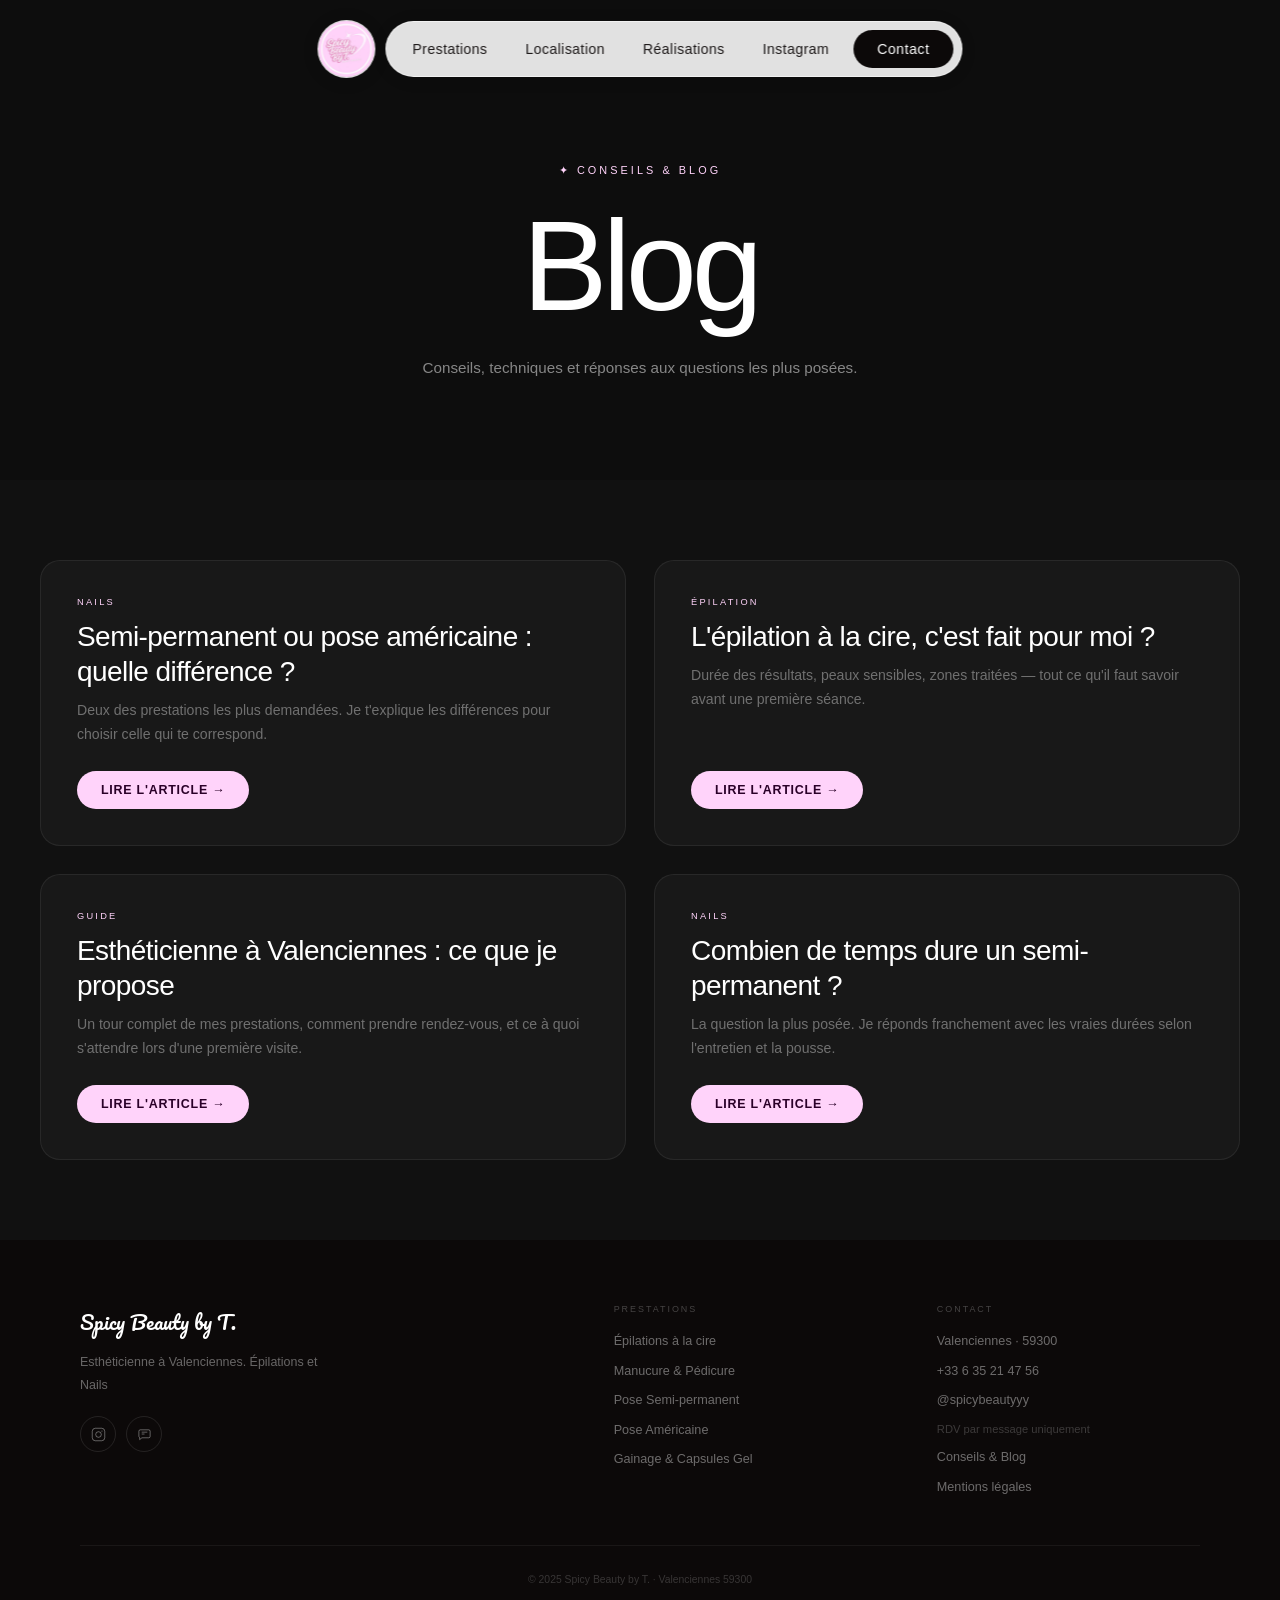
==== blog.html @ 403de38b "Update blog.html" ====
<!DOCTYPE html>
<html lang="fr">
<head>
  <meta charset="UTF-8">
  <link rel="icon" type="image/jpeg" href="images/logo-spicy-beauty-by-t.jpg">
  <link rel="apple-touch-icon" href="images/logo-spicy-beauty-by-t.jpg">
  <meta name="viewport" content="width=device-width, initial-scale=1.0, maximum-scale=1.0, user-scalable=no">
  <title>Blog | Conseils Esthéticienne Valenciennes | Spicy Beauty by T.</title>
  <meta name="description" content="Conseils beauté, épilation, nails et soins par Spicy Beauty by T., esthéticienne à Valenciennes (59300). Articles courts, pratiques et honnêtes.">
  <link rel="canonical" href="https://www.spicybeautybyt.com/blog.html">

  <!-- SEO Local -->
  <script type="application/ld+json">
  {
    "@context": "https://schema.org",
    "@type": "BeautySalon",
    "name": "Spicy Beauty by T.",
    "address": {
      "@type": "PostalAddress",
      "addressLocality": "Valenciennes",
      "postalCode": "59300",
      "addressCountry": "FR"
    },
    "telephone": "+33635214756",
    "url": "https://www.spicybeautybyt.com",
    "sameAs": ["https://www.instagram.com/spicybeautyyy/"]
  }
  </script>

  <!-- Fonts -->
  <link rel="preconnect" href="https://fonts.googleapis.com">
  <link rel="preconnect" href="https://fonts.gstatic.com" crossorigin>
  <link href="https://fonts.googleapis.com/css2?family=Pacifico&display=swap" rel="stylesheet">

  <!-- Styles -->
  <link rel="stylesheet" href="style.css">

  <style>
    .nav-pill-cta { background: var(--noir) !important; color: var(--blanc) !important; }

    /* ─── BLOG LISTING ─── */
    .blog-hero {
      background: #0D0D0D;
      padding: 160px 24px 100px;
      text-align: center;
      color: #fff;
    }
    .blog-hero-eyebrow {
      display: inline-block;
      font-size: .68rem;
      letter-spacing: .28em;
      text-transform: uppercase;
      color: var(--rose);
      margin-bottom: 28px;
    }
    .blog-hero-title {
      font-family: var(--hv);
      font-size: clamp(3.2rem, 10vw, 8rem);
      font-weight: 200;
      letter-spacing: -.04em;
      line-height: .95;
      color: #fff;
      margin: 0 0 28px;
    }
    .blog-hero-sub {
      font-size: .95rem;
      font-weight: 300;
      color: rgba(255,255,255,.5);
      max-width: 520px;
      margin: 0 auto;
      line-height: 1.7;
    }

    .blog-listing {
      background: #111;
      padding: 80px 24px;
    }
    .blog-grid {
      max-width: 1200px;
      margin: 0 auto;
      display: grid;
      grid-template-columns: repeat(2, 1fr);
      gap: 28px;
    }
    .blog-card {
      background: rgba(255,255,255,0.03);
      border: 1px solid rgba(255,255,255,0.07);
      border-radius: 20px;
      padding: 36px;
      display: flex;
      flex-direction: column;
      transition: background .3s ease, border-color .3s ease, transform .3s ease;
    }
    .blog-card:hover {
      background: rgba(255,255,255,0.05);
      border-color: rgba(255,211,250,0.18);
      transform: translateY(-2px);
    }
    .blog-card-tag {
      font-size: .58rem;
      letter-spacing: .24em;
      text-transform: uppercase;
      color: var(--rose);
      font-weight: 500;
    }
    .blog-card-title {
      font-family: var(--hv);
      font-size: clamp(1.3rem, 2.5vw, 1.75rem);
      font-weight: 300;
      color: #fff;
      letter-spacing: -.02em;
      line-height: 1.25;
      margin: 12px 0 0;
    }
    .blog-card-desc {
      font-size: .88rem;
      font-weight: 300;
      color: rgba(255,255,255,0.38);
      line-height: 1.7;
      margin: 10px 0 0;
      flex-grow: 1;
    }
    .blog-card-cta {
      align-self: flex-start;
      background: var(--rose);
      color: #2a0028;
      font-family: var(--hv);
      font-weight: 700;
      font-size: .78rem;
      letter-spacing: .06em;
      text-transform: uppercase;
      padding: 12px 24px;
      border-radius: 999px;
      text-decoration: none;
      margin-top: 24px;
      transition: background .25s ease, transform .25s ease;
    }
    .blog-card-cta:hover {
      background: var(--rose-pale);
      transform: translateY(-1px);
    }

    @media (max-width: 768px) {
      .blog-hero { padding: 130px 20px 70px; }
      .blog-listing { padding: 50px 18px; }
      .blog-grid { grid-template-columns: 1fr; gap: 18px; }
      .blog-card { padding: 28px; }
    }
  </style>
</head>
<body>

<!-- NAV -->
<div class="nav-wrap">
  <a href="index.html" class="nav-logo-btn" aria-label="Spicy Beauty by T.">
    <img src="images/logo-spicy-beauty-by-t.jpg" alt="Logo">
  </a>
  <nav class="nav-pill" id="navPill">
    <a href="index.html#services">Prestations</a>
    <a href="index.html#localisation">Localisation</a>
    <a href="index.html#galerie">Réalisations</a>
    <a href="https://www.instagram.com/spicybeautyyy/" target="_blank" rel="noopener">Instagram</a>
    <button class="nav-pill-cta" onclick="openPopup()">Contact</button>
  </nav>
  <button class="hamburger" id="hbg" aria-label="Menu">
    <span></span><span></span><span></span>
  </button>
</div>

<nav class="drawer" id="drawer" aria-hidden="true">
  <a href="index.html#services">Prestations</a>
  <a href="index.html#localisation">Localisation</a>
  <a href="index.html#galerie">Réalisations</a>
  <a href="https://www.instagram.com/spicybeautyyy/" target="_blank" rel="noopener">Instagram</a>
  <a href="sms:+33635214756">Contact</a>
</nav>


<!-- HERO BLOG -->
<section class="blog-hero">
  <span class="blog-hero-eyebrow">✦ Conseils & Blog</span>
  <h1 class="blog-hero-title">Blog</h1>
  <p class="blog-hero-sub">Conseils, techniques et réponses aux questions les plus posées.</p>
</section>


<!-- LISTING ARTICLES -->
<section class="blog-listing">
  <div class="blog-grid">

    <article class="blog-card">
      <span class="blog-card-tag">Nails</span>
      <h2 class="blog-card-title">Semi-permanent ou pose américaine : quelle différence ?</h2>
      <p class="blog-card-desc">Deux des prestations les plus demandées. Je t'explique les différences pour choisir celle qui te correspond.</p>
      <a href="blog/semi-permanent-vs-pose-americaine.html" class="blog-card-cta">Lire l'article →</a>
    </article>

    <article class="blog-card">
      <span class="blog-card-tag">Épilation</span>
      <h2 class="blog-card-title">L'épilation à la cire, c'est fait pour moi ?</h2>
      <p class="blog-card-desc">Durée des résultats, peaux sensibles, zones traitées — tout ce qu'il faut savoir avant une première séance.</p>
      <a href="blog/epilaton-cire-est-ce-pour-moi.html" class="blog-card-cta">Lire l'article →</a>
    </article>

    <article class="blog-card">
      <span class="blog-card-tag">Guide</span>
      <h2 class="blog-card-title">Esthéticienne à Valenciennes : ce que je propose</h2>
      <p class="blog-card-desc">Un tour complet de mes prestations, comment prendre rendez-vous, et ce à quoi s'attendre lors d'une première visite.</p>
      <a href="blog/estheticienne-valenciennes-mes-prestations.html" class="blog-card-cta">Lire l'article →</a>
    </article>

    <article class="blog-card">
      <span class="blog-card-tag">Nails</span>
      <h2 class="blog-card-title">Combien de temps dure un semi-permanent ?</h2>
      <p class="blog-card-desc">La question la plus posée. Je réponds franchement avec les vraies durées selon l'entretien et la pousse.</p>
      <a href="blog/combien-de-temps-dure-un-semi-permanent.html" class="blog-card-cta">Lire l'article →</a>
    </article>

  </div>
</section>


<!-- FOOTER -->
<footer class="footer">
  <div class="footer-grid">
    <div>
      <div class="f-name">Spicy Beauty by T.</div>
      <p class="f-desc">Esthéticienne à Valenciennes. Épilations et Nails</p>
      <div class="fsocs">
        <a href="https://www.instagram.com/spicybeautyyy/" target="_blank" rel="noopener" class="fsoc" aria-label="Instagram">
          <svg viewBox="0 0 24 24" fill="none" stroke="currentColor" stroke-width="1.5">
            <rect x="2" y="2" width="20" height="20" rx="5"/>
            <circle cx="12" cy="12" r="4.5"/>
            <circle cx="17.5" cy="6.5" r="1" fill="currentColor" stroke="none"/>
          </svg>
        </a>
        <a href="sms:+33635214756" class="fsoc" aria-label="SMS">
          <svg viewBox="0 0 24 24" fill="none" stroke="currentColor" stroke-width="1.5">
            <path d="M7.5 8.25h9m-9 3H12m-9 3.75v-8.25A2.25 2.25 0 015.25 4.5h13.5A2.25 2.25 0 0121 6.75v8.25a2.25 2.25 0 01-2.25 2.25H7.907l-3.657 2.923V17.25z"/>
          </svg>
        </a>
      </div>
    </div>

    <div class="f-col">
      <div class="f-col-title">Prestations</div>
      <ul>
        <li>Épilations à la cire</li>
        <li>Manucure & Pédicure</li>
        <li>Pose Semi-permanent</li>
        <li>Pose Américaine</li>
        <li>Gainage & Capsules Gel</li>
      </ul>
    </div>

    <div class="f-col">
      <div class="f-col-title">Contact</div>
      <ul>
        <li>Valenciennes · 59300</li>
        <li><a href="sms:+33635214756">+33 6 35 21 47 56</a></li>
        <li><a href="https://www.instagram.com/spicybeautyyy/" target="_blank" rel="noopener">@spicybeautyyy</a></li>
        <li style="font-size:.7rem;color:rgba(255,255,255,.2)">RDV par message uniquement</li>
        <li><a href="blog.html">Conseils & Blog</a></li>
        <li><a href="/mentions-legales">Mentions légales</a></li>
      </ul>
    </div>
  </div>

  <div class="f-bottom">
    © 2025 Spicy Beauty by T. · Valenciennes 59300
  </div>
</footer>

<!-- POPUP CONTACT -->
<div class="overlay" id="overlay" onclick="outClick(event)" role="dialog" aria-modal="true">
  <div class="popup">
    <button class="popup-x" onclick="closePopup()" aria-label="Fermer">×</button>
    <p class="popup-tag">✦ Spicy Beauty by T.</p>
    <h2 class="popup-titre">Prendre contact</h2>
    <p class="popup-note">
      Prise de rendez-vous <strong>uniquement par message</strong> —
      SMS ou Instagram. Pas d'appel téléphonique.
    </p>
    <a href="tel:+33635214756" class="popup-tel">+33 6 35 21 47 56</a>
    <div class="popup-sep"><span>Prendre rendez-vous</span></div>
    <div class="popup-rdv">
      <a href="sms:+33635214756" class="popup-btn">
        <svg viewBox="0 0 24 24" fill="none" stroke="currentColor" stroke-width="1.5">
          <path d="M7.5 8.25h9m-9 3H12m-9 3.75v-8.25A2.25 2.25 0 015.25 4.5h13.5A2.25 2.25 0 0121 6.75v8.25a2.25 2.25 0 01-2.25 2.25H7.907l-3.657 2.923V17.25z"/>
        </svg>
        Envoyer un SMS
      </a>
      <a href="https://www.instagram.com/spicybeautyyy/" target="_blank" rel="noopener" class="popup-btn">
        <svg viewBox="0 0 24 24" fill="none" stroke="currentColor" stroke-width="1.5">
          <rect x="2" y="2" width="20" height="20" rx="5"/>
          <circle cx="12" cy="12" r="4.5"/>
          <circle cx="17.5" cy="6.5" r="1" fill="currentColor" stroke="none"/>
        </svg>
        Message Instagram · @spicybeautyyy
      </a>
    </div>
  </div>
</div>

<script src="script.js"></script>
</body>
</html>
---- style.css ----
/* ═══════════════════════════════════════════
   SPICY BEAUTY BY T. — style.css
═══════════════════════════════════════════ */

/* ── TOKENS ── */
:root {
  --hv:         'Helvetica Neue', Helvetica, Arial, sans-serif;
  --sc:         'Pacifico', cursive;
  --rose:       #ffd3fa;
  --rose-pale:  #ffe8fd;
  --rose-ultra: #fff5fe;
  --rose-dark:  #cc90c6;
  --noir:       #0C0909;
  --g900:       #1E1A1A;
  --g600:       #7A7070;
  --g200:       #E8E3DF;
  --g100:       #F2EFEC;
  --creme:      #F9F7F4;
  --blanc:      #FFFFFF;
}

/* ── RESET ── */
*, *::before, *::after { box-sizing: border-box; margin: 0; padding: 0; }
html  { scroll-behavior: smooth; overflow-x: hidden; }
body  {
  font-family: var(--hv);
  background: var(--blanc);
  color: var(--noir);
  overflow-x: hidden;
  -webkit-font-smoothing: antialiased;
}
img   { display: block; max-width: 100%; }
a     { text-decoration: none; color: inherit; }
button { background: none; border: none; cursor: pointer; font: inherit; }


/* ═══════════════════════════════════════════
   NAV PILL
═══════════════════════════════════════════ */
.nav-wrap {
  position: fixed;
  top: 20px; left: 50%; transform: translateX(-50%);
  z-index: 600;
  display: flex; align-items: center; gap: 10px;
  white-space: nowrap;
}

.nav-logo-btn {
  width: 58px; height: 58px; border-radius: 50%;
  overflow: hidden;
  background: rgba(255,255,255,.75);
  backdrop-filter: blur(20px);
  border: 1px solid rgba(255,255,255,.45);
  box-shadow: 0 2px 18px rgba(0,0,0,.1);
  flex-shrink: 0;
  transition: box-shadow .3s;
}
.nav-logo-btn:hover { box-shadow: 0 4px 24px rgba(200,112,154,.25); }
.nav-logo-btn img { width: 100%; height: 100%; object-fit: cover; }

.nav-pill {
  display: flex; align-items: center; gap: 2px;
  background: rgba(255,255,255,.88);
  backdrop-filter: blur(24px);
  border: 1px solid rgba(255,255,255,.55);
  border-radius: 999px;
  padding: 8px;
  box-shadow: 0 2px 18px rgba(0,0,0,.08);
  transition: box-shadow .3s;
}
.nav-pill.scrolled { box-shadow: 0 6px 32px rgba(0,0,0,.13); }

.nav-pill a {
  display: block; padding: 10px 18px;
  font-family: var(--hv); font-size: .88rem; font-weight: 400;
  letter-spacing: .03em; color: var(--g900); border-radius: 999px;
  transition: background .2s, color .2s;
}
.nav-pill a:hover { background: rgba(255,211,250,.18); color: #9a5596; }

.nav-pill-cta {
  margin-left: 4px; padding: 11px 24px;
  background: var(--noir); color: var(--blanc);
  border-radius: 999px; font-family: var(--hv);
  font-size: .88rem; font-weight: 500; letter-spacing: .04em;
  transition: background .25s;
}
.nav-pill-cta:hover { background: #9a5596; }

/* Hamburger */
.hamburger {
  display: none; flex-direction: column; gap: 6px;
  width: 58px; height: 58px; border-radius: 50%;
  background: rgba(255,255,255,.88); backdrop-filter: blur(20px);
  border: 1px solid rgba(255,255,255,.5);
  box-shadow: 0 2px 18px rgba(0,0,0,.1);
  align-items: center; justify-content: center;
}
.hamburger span { width: 18px; height: 1.5px; background: var(--noir); display: block; transition: all .3s; }

.drawer {
  display: none; position: fixed; inset: 0;
  background: var(--blanc); z-index: 590;
  flex-direction: column; align-items: center; justify-content: center; gap: 28px;
}
.drawer.open { display: flex; }
.drawer a, .drawer button {
  font-family: var(--hv); font-size: 2rem; font-weight: 300;
  color: var(--noir); letter-spacing: -.02em;
}
.drawer a:hover, .drawer button:hover { color: var(--rose-dark); }


/* ═══════════════════════════════════════════
   POPUP CONTACT
═══════════════════════════════════════════ */
.overlay {
  display: none; position: fixed; inset: 0;
  background: rgba(12,9,9,.5); backdrop-filter: blur(10px);
  z-index: 900; align-items: center; justify-content: center;
}
.overlay.active { display: flex; }

.popup {
  background: var(--blanc); width: calc(100% - 32px); max-width: 420px;
  padding: 52px 44px 44px; border-radius: 24px; text-align: center;
  position: relative; animation: popIn .38s cubic-bezier(.22,.68,0,1.38);
}
@keyframes popIn {
  from { opacity: 0; transform: scale(.93) translateY(18px); }
  to   { opacity: 1; transform: scale(1)   translateY(0); }
}
.popup-x { position: absolute; top: 16px; right: 18px; font-size: 1.3rem; color: var(--g600); padding: 4px 8px; transition: color .2s; }
.popup-x:hover { color: var(--noir); }
.popup-tag { font-size: .58rem; letter-spacing: .24em; text-transform: uppercase; color: var(--rose); margin-bottom: 10px; }
.popup-titre { font-size: 1.85rem; font-weight: 300; letter-spacing: -.02em; color: var(--noir); margin-bottom: 8px; }
.popup-note { font-size: .88rem; color: var(--g600); line-height: 1.75; margin-bottom: 26px; }
.popup-tel {
  display: block; font-size: 1.85rem; font-weight: 600;
  color: var(--noir); letter-spacing: -.01em; margin-bottom: 28px;
  transition: color .2s;
}
.popup-tel:hover { color: #9a5596; }
.popup-sep { display: flex; align-items: center; gap: 12px; margin-bottom: 16px; }
.popup-sep::before, .popup-sep::after { content: ''; flex: 1; height: 1px; background: var(--g200); }
.popup-sep span { font-size: .6rem; letter-spacing: .12em; text-transform: uppercase; color: var(--g600); }
.popup-rdv { display: flex; flex-direction: column; gap: 10px; }
.popup-btn {
  display: flex; align-items: center; justify-content: center; gap: 10px;
  padding: 15px 20px; border-radius: 14px;
  background: var(--rose); color: #2a0028;
  font-size: .82rem; font-weight: 700; letter-spacing: .04em;
  transition: all .2s; border: none;
}
.popup-btn:hover { background: var(--rose-pale); transform: translateY(-1px); }
.popup-btn svg { width: 16px; height: 16px; flex-shrink: 0; }


/* ═══════════════════════════════════════════
   HERO — Tesla / Apple
═══════════════════════════════════════════ */
.hero {
  height: 100vh; min-height: 640px;
  background: #0D0D0D;
  display: flex; flex-direction: column;
  align-items: center; justify-content: center;
  position: relative; overflow: hidden;
  text-align: center;
}

/* Très subtil halo central */
.hero::before {
  content: '';
  position: absolute; inset: 0; pointer-events: none;
  background: radial-gradient(ellipse 60% 50% at 50% 50%, rgba(255,211,250,.03) 0%, transparent 70%);
}

.hero-inner {
  position: relative; z-index: 2;
  display: flex; flex-direction: column;
  align-items: center; gap: 0;
  padding: 0 24px;
}

/* "Valenciennes · 59300" — très petit, en haut */
.hero-location {
  font-family: var(--hv);
  font-size: .62rem; letter-spacing: .35em; text-transform: uppercase;
  color: rgba(255,255,255,.22); font-weight: 400;
  margin-bottom: 32px;
  opacity: 0; animation: hFade .8s .1s ease forwards;
}

/* Titre principal — grand, fin, Helvetica */
.hero-title {
  font-family: var(--hv);
  font-size: clamp(3rem, 13vw, 11.5rem);
  font-weight: 200;
  letter-spacing: -.04em;
  line-height: .92;
  color: #fff;
  margin-bottom: 44px;
  opacity: 0; animation: hSlideUp 1s .25s cubic-bezier(.16,1,.3,1) forwards;
  word-break: break-word;
  width: 100%;
}

/* Services — en ligne horizontale, séparés par des points */
.hero-services {
  list-style: none;
  display: flex; align-items: center; gap: 20px;
  margin-bottom: 56px;
  opacity: 0; animation: hFade .8s .55s ease forwards;
}
.hero-services li {
  font-family: var(--hv);
  font-size: .72rem; letter-spacing: .18em; text-transform: uppercase;
  color: rgba(255,255,255,.35); font-weight: 300;
}
.hero-services li + li::before {
  content: '·';
  margin-right: 20px;
  color: rgba(255,211,250,.3);
}

/* Boutons */
.hero-actions {
  display: flex; gap: 12px; align-items: center;
  opacity: 0; animation: hFade .8s .7s ease forwards;
}
.hero-btn-primary {
  display: inline-flex; align-items: center;
  padding: 15px 32px;
  background: var(--rose); color: #2a0028;
  border-radius: 999px;
  font-family: var(--hv); font-size: .8rem;
  font-weight: 700; letter-spacing: .08em; text-transform: uppercase;
  transition: all .25s;
  box-shadow: 0 0 32px rgba(255,211,250,.12);
}
.hero-btn-primary:hover {
  background: var(--rose-pale); transform: translateY(-2px);
  box-shadow: 0 8px 32px rgba(255,211,250,.2);
}
.hero-btn-secondary {
  display: inline-flex; align-items: center;
  padding: 15px 32px;
  background: transparent;
  color: rgba(255,255,255,.5);
  border: 1px solid rgba(255,255,255,.12);
  border-radius: 999px;
  font-family: var(--hv); font-size: .8rem;
  font-weight: 400; letter-spacing: .08em; text-transform: uppercase;
  cursor: pointer; transition: all .25s;
}
.hero-btn-secondary:hover {
  border-color: rgba(255,211,250,.35);
  color: var(--rose);
}

/* Scroll indicator */
.hero-scroll-indicator {
  position: absolute; bottom: 44px; left: 50%; transform: translateX(-50%);
  opacity: 0; animation: hFade .8s 1.1s ease forwards;
}
.hsi-line {
  width: 1px; height: 48px;
  background: linear-gradient(to bottom, rgba(255,211,250,.4), transparent);
  margin: 0 auto;
  animation: scrollPulse 2.4s 1.1s ease-in-out infinite;
}

@keyframes scrollPulse {
  0%,100% { opacity: .35; transform: scaleY(1) translateY(0); }
  50%     { opacity: .9;  transform: scaleY(1.08) translateY(2px); }
}
@keyframes hFade {
  from { opacity: 0; }
  to   { opacity: 1; }
}
@keyframes hSlideUp {
  from { opacity: 0; transform: translateY(40px); }
  to   { opacity: 1; transform: translateY(0); }
}


/* ═══════════════════════════════════════════
   TARIFS — Tesla / Apple dark redesign
═══════════════════════════════════════════ */
.tarifs-section {
  background: #111;
  position: relative; overflow: hidden;
}

.tarifs-header {
  padding: 120px 80px 70px;
  max-width: 1400px; margin: 0 auto;
  display: flex; align-items: flex-end; justify-content: space-between; gap: 40px;
}
.tarifs-header-left {}
.tarifs-header-label {
  font-size: .6rem; letter-spacing: .28em; text-transform: uppercase;
  color: var(--rose); display: block; margin-bottom: 14px;
}
.tarifs-header-title {
  font-family: var(--hv);
  font-size: clamp(2.4rem, 4vw, 4rem);
  font-weight: 300; letter-spacing: -.04em; line-height: 1.06; color: #fff;
}
.tarifs-header-title em { font-style: italic; color: var(--rose); opacity: .85; }

/* ── Toggle iPhone style — version dark ── */
.category-toggle {
  display: inline-flex;
  background: rgba(255,255,255,.07);
  border: 1px solid rgba(255,255,255,.08);
  border-radius: 999px;
  padding: 5px;
  gap: 2px;
  flex-shrink: 0;
}
.toggle-btn {
  padding: 16px 44px;
  border-radius: 999px;
  font-family: var(--hv); font-size: 1rem; font-weight: 400;
  color: rgba(255,255,255,.35); cursor: pointer; border: none;
  background: transparent;
  transition: all .3s cubic-bezier(.25,.46,.45,.94);
  letter-spacing: -.01em;
}
.toggle-btn.active {
  background: rgba(255,255,255,.12);
  color: #fff;
  font-weight: 600;
  box-shadow: 0 2px 16px rgba(0,0,0,.4);
}

/* ── Panneau de tarifs ── */
.tarif-body {
  max-width: 1400px; margin: 0 auto;
  padding: 0 80px 140px;
  display: grid; grid-template-columns: 1fr 1fr; gap: 80px; align-items: start;
}
.tarif-panel { display: none; }
.tarif-panel.active { display: contents; }

.tarif-info { position: sticky; top: 120px; }
.tarif-num {
  font-size: .6rem; letter-spacing: .28em; text-transform: uppercase;
  color: var(--rose); display: block; margin-bottom: 16px; opacity: .8;
}
.tarif-name {
  font-family: var(--hv);
  font-size: clamp(5rem, 10vw, 10rem);
  font-weight: 300; letter-spacing: -.05em;
  line-height: .9; color: #fff;
  margin-bottom: 28px;
}
.tarif-sub {
  font-size: 1rem; font-weight: 300;
  color: rgba(255,255,255,.38); line-height: 1.8; max-width: 300px;
  margin-bottom: 44px;
}

/* ── CTA rose sur dark ── */
.btn-cta-big {
  display: inline-flex; align-items: center; gap: 10px;
  padding: 20px 44px;
  background: var(--rose);
  color: #2a0028; border-radius: 999px;
  font-family: var(--hv); font-size: 1.05rem; font-weight: 700; letter-spacing: .02em;
  box-shadow: 0 8px 32px rgba(255,211,250,.2);
  transition: all .28s;
}
.btn-cta-big:hover {
  background: var(--rose-pale);
  transform: translateY(-3px);
  box-shadow: 0 16px 44px rgba(255,211,250,.3);
}
.btn-cta-big svg { width: 18px; height: 18px; }

/* Droite : liste des prix */
.tarif-list-wrap { padding-top: 8px; }
.p-list { list-style: none; }
.p-row {
  display: flex; align-items: center;
  padding: 17px 0;
  border-bottom: 1px solid rgba(255,255,255,.06);
  gap: 14px;
  transition: padding-left .2s;
}
.p-row:last-child { border-bottom: none; }
.p-row:hover { padding-left: 8px; }

/* Séparateur catégorie Options */
.p-row-sep {
  border-bottom: none !important;
  padding: 22px 0 10px !important;
  pointer-events: none;
}
.p-row-sep:hover { padding-left: 0 !important; }
.p-cat {
  font-size: .6rem; letter-spacing: .28em; text-transform: uppercase;
  color: var(--rose); font-weight: 500; opacity: .7;
}
.p-name {
  font-family: var(--hv); font-size: 1.05rem; font-weight: 300;
  color: rgba(255,255,255,.72); line-height: 1.45; flex-shrink: 0;
}
.p-dots {
  flex: 1; height: 1px; min-width: 16px;
  background: repeating-linear-gradient(to right, rgba(255,255,255,.1) 0, rgba(255,255,255,.1) 3px, transparent 3px, transparent 8px);
}
.p-price {
  font-family: var(--hv); font-size: 1.18rem; font-weight: 500;
  color: var(--rose); white-space: nowrap; min-width: 36px; text-align: right;
  flex-shrink: 0;
}


/* ═══════════════════════════════════════════
   LOCALISATION — Tesla / Apple redesign
═══════════════════════════════════════════ */
.loc {
  background: #0D0D0D;
  position: relative; overflow: hidden;
}

/* ── Header centré, typo géante ── */
.loc-hero {
  text-align: center;
  padding: 120px 40px 80px;
  max-width: 1100px; margin: 0 auto;
}
.loc-eyebrow {
  font-size: .58rem; letter-spacing: .28em; text-transform: uppercase;
  color: var(--rose); display: block; margin-bottom: 20px;
}
.loc-title-big {
  font-family: var(--hv);
  font-size: clamp(3.2rem, 14vw, 12rem);
  font-weight: 300; letter-spacing: -.05em; line-height: .92;
  color: #fff;
  margin-bottom: 28px;
  text-align: center;
  width: 100%;
  word-break: break-word;
}
.loc-headline {
  font-size: clamp(.82rem, 1.5vw, 1rem);
  font-weight: 300; color: rgba(255,255,255,.35);
  letter-spacing: .02em; line-height: 1.7;
  max-width: 480px; margin: 0 auto;
}

/* ── Apple-style specs bar ── */
.loc-specs {
  display: flex;
  border-top: 1px solid rgba(255,255,255,.07);
  border-bottom: 1px solid rgba(255,255,255,.07);
  max-width: 100%;
}
.loc-spec-item {
  flex: 1;
  padding: 44px 48px;
  border-right: 1px solid rgba(255,255,255,.07);
  display: flex; flex-direction: column; gap: 10px;
  transition: background .3s;
}
.loc-spec-item:last-child { border-right: none; }
.loc-spec-item:hover { background: rgba(255,255,255,.02); }

.ls-label {
  font-size: .6rem; letter-spacing: .24em; text-transform: uppercase;
  color: rgba(255,255,255,.3); font-weight: 400;
}
.ls-value {
  font-size: 1.12rem; font-weight: 300; color: rgba(255,255,255,.85);
  line-height: 1.4;
}
.ls-value a { color: rgba(255,255,255,.85); transition: color .2s; }
.ls-value a:hover { color: var(--rose); }
.ls-value strong { font-weight: 500; color: #fff; }
.ls-sub {
  font-size: .88rem; font-weight: 300;
  color: rgba(255,255,255,.4); line-height: 1.6;
  margin-top: 6px; display: block;
}

/* ── Transports ── */
.loc-transp-bar {
  padding: 40px 80px;
  border-bottom: 1px solid rgba(255,255,255,.07);
  max-width: 100%;
}
.transp-title {
  font-size: .55rem; letter-spacing: .22em; text-transform: uppercase;
  color: rgba(255,255,255,.25); margin-bottom: 18px;
}
.transp-list { display: flex; flex-direction: column; gap: 10px; }
.transp-row {
  display: flex; align-items: flex-start; gap: 12px;
  font-size: .92rem; font-weight: 300;
  color: rgba(255,255,255,.45); line-height: 1.55;
}
.tbadge {
  background: var(--rose); color: #2a0028;
  font-size: .58rem; font-weight: 700; padding: 3px 10px;
  border-radius: 999px; white-space: nowrap; flex-shrink: 0; margin-top: 2px;
}

/* ── CTA bar full-width (Tesla style) ── */
.loc-rdv-bar {
  display: flex; align-items: center; justify-content: space-between;
  padding: 52px 80px;
  background: linear-gradient(135deg, #1a0d12 0%, #0D0D0D 50%, #1a0d12 100%);
  border-top: 1px solid rgba(200,112,154,.15);
  border-bottom: 1px solid rgba(200,112,154,.15);
  gap: 40px;
}
.loc-rdv-bar-text {}
.loc-rdv-bar-title {
  font-size: clamp(1.6rem, 3vw, 2.6rem);
  font-weight: 300; color: #fff; letter-spacing: -.03em;
  line-height: 1.1; margin-bottom: 10px;
}
.loc-rdv-bar-note {
  font-size: .9rem; font-weight: 300;
  color: rgba(255,255,255,.35); line-height: 1.7;
}
.loc-rdv-bar-note strong { color: rgba(255,255,255,.6); font-weight: 400; }

.rdv-btns { display: flex; gap: 12px; flex-shrink: 0; flex-wrap: wrap; }
.rdv-btn {
  display: inline-flex; align-items: center; gap: 9px;
  padding: 18px 34px; border-radius: 999px;
  font-family: var(--hv); font-size: .95rem; font-weight: 500; letter-spacing: .02em;
  transition: all .25s; white-space: nowrap;
}
.rdv-btn svg { width: 16px; height: 16px; flex-shrink: 0; }
.rdv-white {
  background: var(--rose); color: #2a0028;
  box-shadow: 0 4px 24px rgba(255,211,250,.2);
  font-weight: 700;
}
.rdv-white:hover { background: var(--rose-pale); transform: translateY(-2px); }
.rdv-outline {
  border: 1px solid rgba(255,255,255,.2); color: rgba(255,255,255,.75);
  background: transparent;
}
.rdv-outline:hover { border-color: var(--rose-pale); color: var(--rose-pale); transform: translateY(-2px); }

/* ── Carte Leaflet full-bleed ── */
.loc-map { height: 520px; position: relative; }
#leaflet-map { width: 100%; height: 100%; }
.leaflet-control-attribution { display: none !important; }
.leaflet-control-zoom { display: none !important; }

.map-tag {
  position: absolute; bottom: 32px; left: 48px;
  background: rgba(13,13,13,.9);
  backdrop-filter: blur(20px);
  padding: 18px 24px; border-radius: 16px;
  border: 1px solid rgba(255,255,255,.08);
  z-index: 1000;
}
.map-tag-name { font-size: 1rem; font-weight: 500; color: #fff; margin-bottom: 4px; }
.map-tag-addr { font-size: .74rem; font-weight: 300; color: rgba(255,255,255,.4); line-height: 1.5; }



/* ═══════════════════════════════════════════
   GALERIE — Tesla / Apple dark redesign
═══════════════════════════════════════════ */
.galerie {
  background: #0D0D0D;
  padding: 0 0 120px;
  position: relative;
}

.gal-header {
  text-align: center;
  padding: 120px 40px 80px;
  max-width: 900px; margin: 0 auto;
}
.gal-eyebrow {
  font-size: .6rem; letter-spacing: .28em; text-transform: uppercase;
  color: var(--rose); display: block; margin-bottom: 22px; opacity: .8;
}
.gal-title {
  font-family: var(--hv);
  font-size: clamp(5rem, 12vw, 10rem);
  font-weight: 300; letter-spacing: -.05em; line-height: .9;
  color: #fff;
  margin-bottom: 28px;
}
.gal-title em { font-style: italic; color: var(--rose); opacity: .85; }
.gal-sub {
  font-size: 1rem; font-weight: 300;
  color: rgba(255,255,255,.3); line-height: 1.7;
}

.gal-grid {
  display: grid;
  grid-template-columns: 2.5fr 1fr 1fr;
  grid-template-rows: 360px 360px;
  gap: 4px;
  max-width: 100%;
}

/* Placement explicite 4 photos */
.gal-item:nth-child(1) { grid-column: 1;   grid-row: 1 / 3; } /* grande gauche */
.gal-item:nth-child(2) { grid-column: 2;   grid-row: 1; }
.gal-item:nth-child(3) { grid-column: 3;   grid-row: 1; }
.gal-item:nth-child(4) { grid-column: 2/4; grid-row: 2; }     /* large bas droite */

.gal-item {
  overflow: hidden; position: relative;
  background: #1a1a1a;
}
.gal-item img {
  width: 100%; height: 100%; object-fit: cover;
  transition: transform .7s cubic-bezier(.25,.46,.45,.94);
  filter: saturate(.9) brightness(.92);
  display: block;
}
.gal-item:hover img { transform: scale(1.06); filter: saturate(1.1) brightness(1); }
.gal-ov {
  position: absolute; inset: 0;
  background: linear-gradient(to top, rgba(13,13,13,.4), transparent 60%);
  opacity: .5; transition: opacity .35s;
  pointer-events: none;
}
.gal-item:nth-child(1) img { object-position: center center; }
.gal-item:nth-child(2) img,
.gal-item:nth-child(3) img,
.gal-item:nth-child(4) img { object-position: center bottom; }
.gal-ph {
  width: 100%; height: 100%;
  display: flex; flex-direction: column;
  align-items: center; justify-content: center; gap: 10px;
  border: 1px dashed rgba(255,211,250,.15);
}
.gal-ph span { font-size: .65rem; letter-spacing: .16em; text-transform: uppercase; color: var(--rose); opacity: .3; }
.gal-note {
  text-align: center; margin-top: 28px; padding: 0 24px;
  font-size: .76rem; font-weight: 300; color: rgba(255,255,255,.2); line-height: 1.7;
}
.gal-note code { background: rgba(255,211,250,.08); color: var(--rose); padding: 2px 7px; border-radius: 6px; font-size: .68rem; }


/* ═══════════════════════════════════════════
   SEO
═══════════════════════════════════════════ */
.seo { padding: 60px 48px; background: #0D0D0D; border-top: 1px solid rgba(255,255,255,.05); }
.seo-inner { max-width: 960px; margin: 0 auto; text-align: center; }
.seo-lbl { font-size: .55rem; letter-spacing: .22em; text-transform: uppercase; color: rgba(255,255,255,.15); margin-bottom: 16px; }
.seo-tags { display: flex; flex-wrap: wrap; justify-content: center; gap: 5px 10px; opacity: .15; }
.stag { font-size: .7rem; font-weight: 300; color: rgba(255,255,255,.6); }
.sdot { color: var(--rose); }
.seo-p { margin-top: 18px; font-size: .73rem; font-weight: 300; color: rgba(255,255,255,.2); line-height: 2; opacity: .5; max-width: 800px; margin-left: auto; margin-right: auto; }


/* ═══════════════════════════════════════════
   FOOTER
═══════════════════════════════════════════ */
.footer { background: var(--noir); padding: 64px 80px 32px; }
.footer-grid {
  max-width: 1280px; margin: 0 auto;
  display: grid; grid-template-columns: 1.8fr 1fr 1fr; gap: 60px;
  padding-bottom: 48px; border-bottom: 1px solid rgba(255,255,255,.06); margin-bottom: 28px;
}
.f-name { font-family: var(--sc); font-size: 1.25rem; color: var(--blanc); margin-bottom: 12px; }
.f-desc { font-size: .78rem; font-weight: 300; color: rgba(255,255,255,.38); line-height: 1.8; max-width: 250px; margin-bottom: 20px; }
.fsocs { display: flex; gap: 10px; }
.fsoc {
  width: 36px; height: 36px; border-radius: 50%;
  border: 1px solid rgba(255,255,255,.1);
  display: flex; align-items: center; justify-content: center;
  color: rgba(255,255,255,.38); transition: all .22s;
}
.fsoc:hover { border-color: var(--rose); color: var(--rose-pale); background: rgba(200,112,154,.1); }
.fsoc svg { width: 15px; height: 15px; }
.f-col-title { font-size: .56rem; letter-spacing: .22em; text-transform: uppercase; color: rgba(255,255,255,.24); margin-bottom: 18px; }
.f-col ul { list-style: none; display: flex; flex-direction: column; gap: 10px; }
.f-col ul li { font-size: .79rem; font-weight: 300; color: rgba(255,255,255,.4); line-height: 1.55; }
.f-col ul li a:hover { color: var(--rose-pale); }
.f-bottom { text-align: center; font-size: .65rem; font-weight: 300; color: rgba(255,255,255,.18); }


/* ═══════════════════════════════════════════
   ANIMATIONS GLOBALES
═══════════════════════════════════════════ */
.anim-up    { opacity: 0; transform: translateY(32px); transition: opacity .85s ease, transform .85s ease; }
.anim-left  { opacity: 0; transform: translateX(-28px); transition: opacity .85s ease, transform .85s ease; }
.anim-right { opacity: 0; transform: translateX(28px);  transition: opacity .85s ease, transform .85s ease; }
.anim-scale { opacity: 0; transform: scale(.95);         transition: opacity .8s ease,  transform .8s ease; }

.anim-up.vis, .anim-left.vis, .anim-right.vis, .anim-scale.vis {
  opacity: 1; transform: none;
}
.d1 { transition-delay: .1s; }
.d2 { transition-delay: .2s; }
.d3 { transition-delay: .3s; }
.d4 { transition-delay: .4s; }
.d5 { transition-delay: .5s; }


/* ═══════════════════════════════════════════
   RESPONSIVE
═══════════════════════════════════════════ */
@media (max-width: 1024px) {
  .tarifs-header { padding: 80px 40px 50px; }
  .tarif-body    { padding: 0 40px 90px; gap: 48px; }
  .loc-specs     { flex-wrap: wrap; }
  .loc-spec-item { flex: 1 1 calc(50% - 1px); min-width: 220px; padding: 36px 40px; }
  .loc-rdv-bar   { padding: 44px 40px; }
  .loc-transp-bar { padding: 40px 40px; }
  .map-tag       { left: 32px; }
  .footer        { padding: 56px 40px 28px; }
}

@media (max-width: 860px) {
  /* Nav */
  .nav-pill { display: none; }
  .hamburger { display: flex; }

  /* Fix prix masqués sur mobile : nom sur une ligne, prix toujours visible */
  .p-row { flex-wrap: wrap; align-items: flex-start; gap: 2px 0; padding: 14px 0; }
  .p-name { flex: 1 1 75%; font-size: .9rem; white-space: normal; }
  .p-dots { display: none; }
  .p-price { font-size: 1rem; flex-shrink: 0; padding-left: 8px; }

  /* Tarifs */
  .tarifs-header { flex-direction: column; align-items: flex-start; padding: 60px 24px 40px; }
  .tarif-body { grid-template-columns: 1fr; padding: 0 24px 72px; gap: 0; }
  .tarif-info { position: relative; top: auto; margin-bottom: 40px; }
  .tarif-name { font-size: clamp(4rem, 14vw, 7rem); }
  .category-toggle { align-self: flex-start; }
  .toggle-btn { padding: 12px 28px; font-size: .9rem; }

  /* Loc */
  .loc-hero { padding: 80px 24px 60px; }
  .loc-specs { flex-direction: column; }
  .loc-spec-item { border-right: none; border-bottom: 1px solid rgba(255,255,255,.07); padding: 28px 24px; }
  .loc-spec-item:last-child { border-bottom: none; }
  .loc-rdv-bar { flex-direction: column; align-items: flex-start; padding: 44px 24px; gap: 28px; }
  .loc-transp-bar { padding: 36px 24px; }
  .loc-map  { height: 360px; }
  .map-tag  { left: 16px; bottom: 16px; }

  /* Galerie */
  .gal-header { padding: 80px 24px 60px; }
  .gal-grid {
    grid-template-columns: 2fr 1fr 1fr;
    grid-template-rows: 200px 200px;
  }

  /* Footer */
  .footer-grid { grid-template-columns: 1fr; gap: 32px; }
  .footer { padding: 48px 24px 28px; }
  .seo { padding: 48px 24px; }
}

/* ═══════════════════════════════════════════
   CAROUSEL MOBILE
═══════════════════════════════════════════ */
.gal-carousel { display: none; position: relative; overflow: hidden; background: #0D0D0D; }

.gal-car-track {
  display: flex;
  transition: transform .55s cubic-bezier(.25,.46,.45,.94);
  width: 100%;
}
.gal-car-slide {
  flex: 0 0 100%; width: 100%; height: 92vw;
  position: relative; overflow: hidden;
  background: #0D0D0D;
}
.gal-car-slide img {
  width: 100%; height: 100%;
  object-fit: contain;
  object-position: center center;
  display: block;
}

/* Boutons chevron Apple/Tesla */
.gal-car-btn {
  position: absolute; top: 50%; transform: translateY(-50%);
  z-index: 20;
  width: 44px; height: 44px; border-radius: 50%;
  background: rgba(13,13,13,.55);
  backdrop-filter: blur(16px);
  -webkit-backdrop-filter: blur(16px);
  border: 1px solid rgba(255,255,255,.15);
  color: rgba(255,255,255,.85);
  display: flex; align-items: center; justify-content: center;
  cursor: pointer; padding: 0;
  transition: background .2s, border-color .2s;
}
.gal-car-btn svg { width: 18px; height: 18px; }
.gal-car-btn:active { background: rgba(255,211,250,.2); border-color: var(--rose); }
.gal-car-prev { left: 14px; }
.gal-car-next { right: 14px; }

/* Dots indicateurs */
.gal-car-dots {
  position: absolute; bottom: 16px; left: 50%; transform: translateX(-50%);
  display: flex; align-items: center; gap: 6px; z-index: 20;
}
.gal-car-dot {
  height: 5px; border-radius: 999px;
  background: rgba(255,255,255,.3);
  border: none; padding: 0; cursor: pointer;
  transition: all .35s cubic-bezier(.25,.46,.45,.94);
  width: 5px;
}
.gal-car-dot.active {
  background: var(--rose);
  width: 20px;
}

@media (max-width: 560px) {
  .gal-grid    { display: none; }
  .gal-carousel { display: block; }
  .rdv-btns { flex-direction: column; }
  .rdv-btn { justify-content: center; }
}
/* ── Gooey title animation ── */
.hero-title-stage {
  position: relative;
  width: 100%;
  margin-bottom: 44px;
}

.gm-zone {
  position: absolute;
  inset: 0;
  display: flex;
  align-items: center;
  justify-content: center;
  transition: opacity .6s ease;
  z-index: 1;
}
.gm-zone.out {
  opacity: 0;
  pointer-events: none;
}

.gm-filter {
  filter: url(#gooey-threshold);
  position: relative;
  width: 100%;
  height: 100%;
  display: flex;
  align-items: center;
  justify-content: center;
}

.gm-t1, .gm-t2 {
  position: absolute;
  font-family: 'Helvetica Neue', Helvetica, Arial, sans-serif;
  font-size: clamp(3rem, 13vw, 11.5rem);
  font-weight: 200;
  letter-spacing: -.04em;
  color: #fff;
  white-space: nowrap;
  text-align: center;
  user-select: none;
}
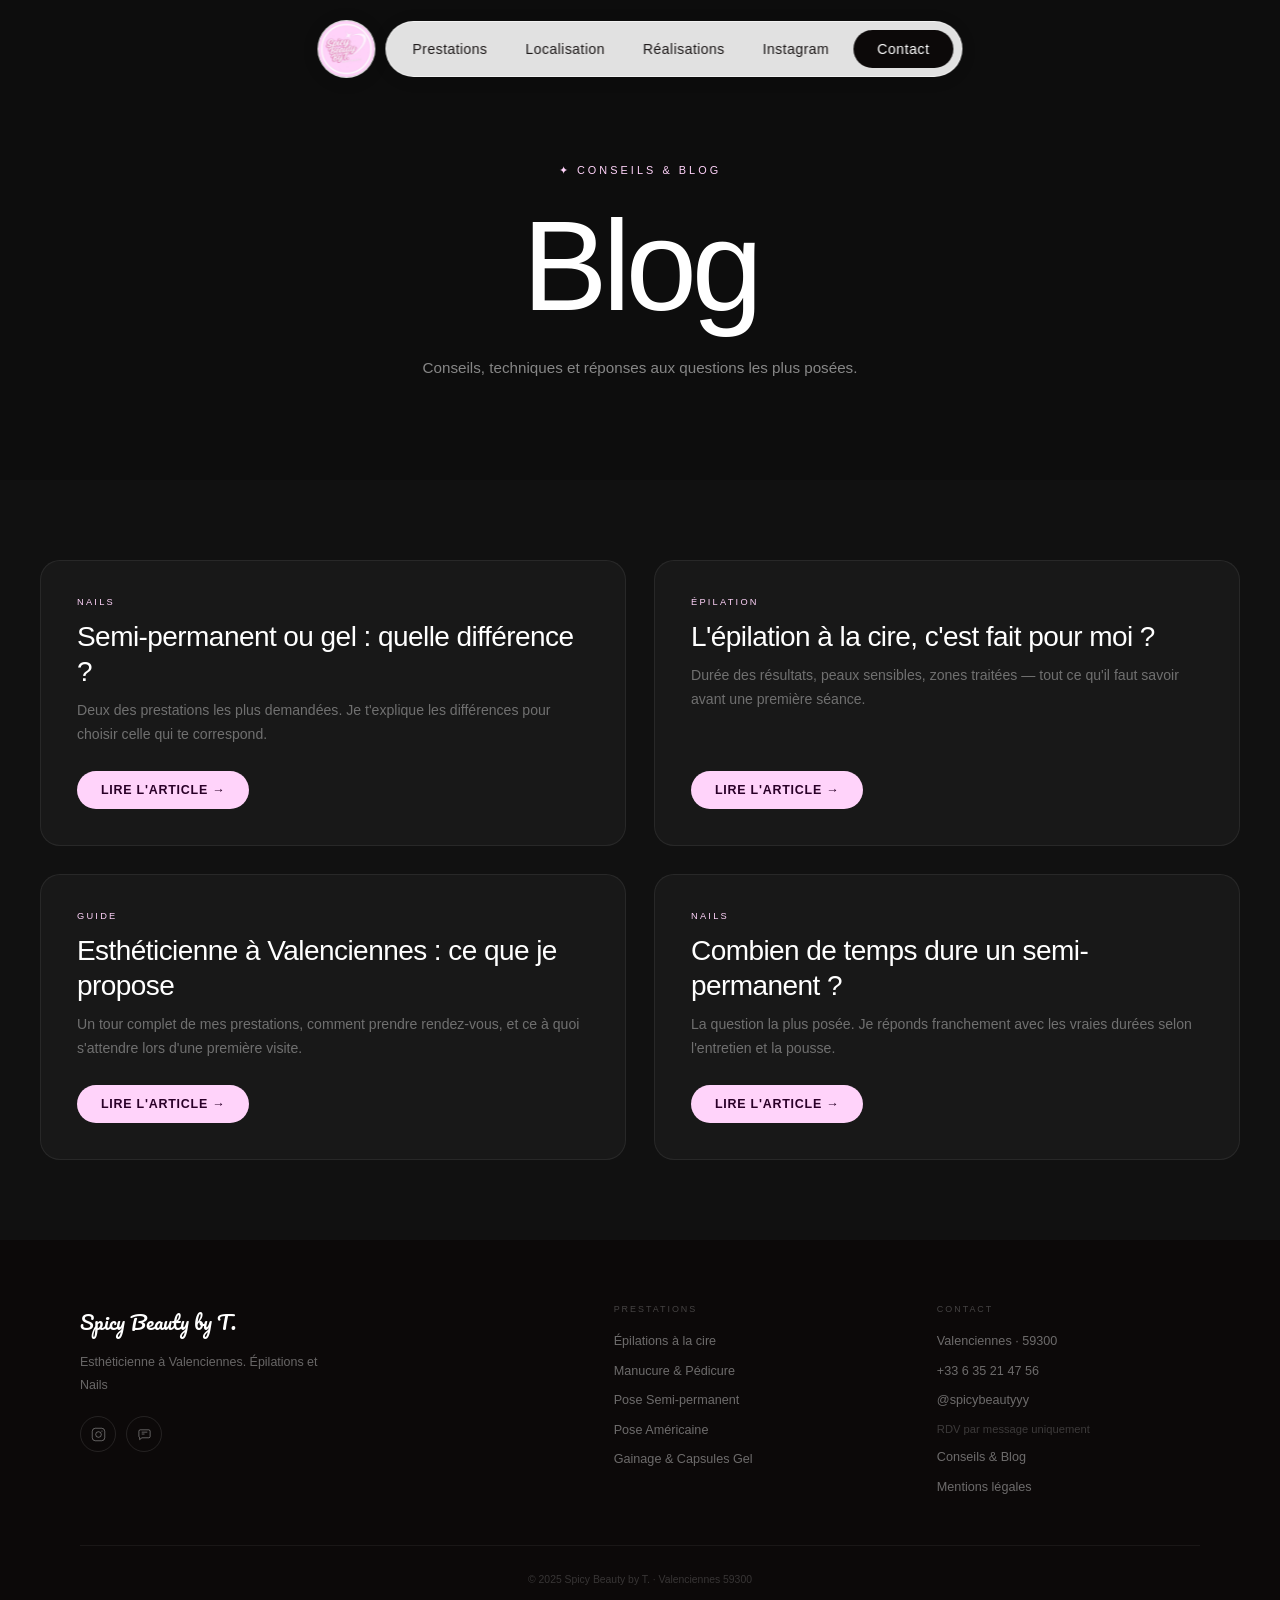
==== commit d1461a06: "feat: migrate article slug to semi-permanent-ou-gel-quelle-difference + 301 redirect" ====
--- a/blog.html
+++ b/blog.html
@@ -190,9 +190,9 @@
 
     <article class="blog-card">
       <span class="blog-card-tag">Nails</span>
-      <h2 class="blog-card-title">Semi-permanent ou pose américaine : quelle différence ?</h2>
+      <h2 class="blog-card-title">Semi-permanent ou gel : quelle différence ?</h2>
       <p class="blog-card-desc">Deux des prestations les plus demandées. Je t'explique les différences pour choisir celle qui te correspond.</p>
-      <a href="blog/semi-permanent-vs-pose-americaine.html" class="blog-card-cta">Lire l'article →</a>
+      <a href="blog/semi-permanent-ou-gel-quelle-difference.html" class="blog-card-cta">Lire l'article →</a>
     </article>
 
     <article class="blog-card">
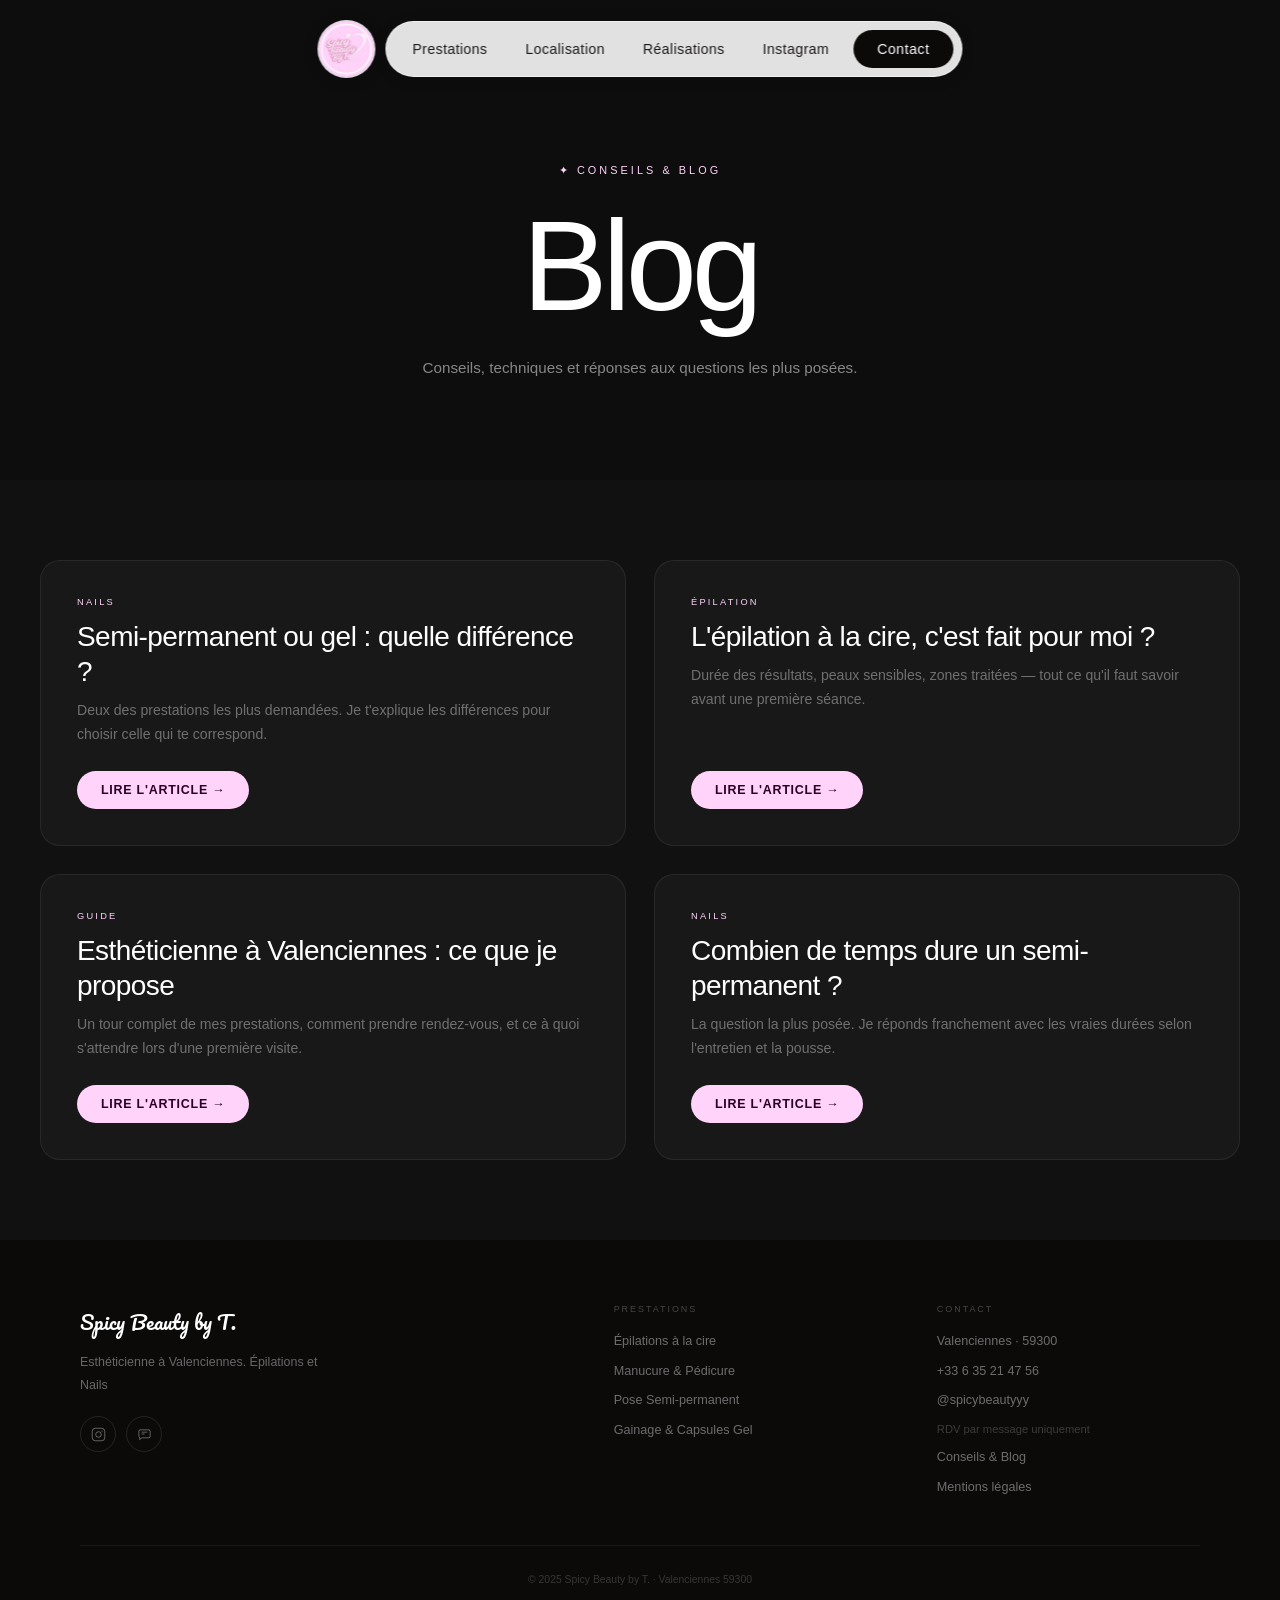
==== commit 834a2f8b: "feat: tarifs pieds + 3 nouvelles photos carousel, retrait "pose américaine" - Tarifs pieds: retrait " ====
--- a/blog.html
+++ b/blog.html
@@ -248,7 +248,6 @@
         <li>Épilations à la cire</li>
         <li>Manucure & Pédicure</li>
         <li>Pose Semi-permanent</li>
-        <li>Pose Américaine</li>
         <li>Gainage & Capsules Gel</li>
       </ul>
     </div>
--- a/style.css
+++ b/style.css
@@ -600,53 +600,132 @@
   color: rgba(255,255,255,.3); line-height: 1.7;
 }
 
-.gal-grid {
-  display: grid;
-  grid-template-columns: 2.5fr 1fr 1fr;
-  grid-template-rows: 360px 360px;
-  gap: 4px;
-  max-width: 100%;
-}
-
-/* Placement explicite 4 photos */
-.gal-item:nth-child(1) { grid-column: 1;   grid-row: 1 / 3; } /* grande gauche */
-.gal-item:nth-child(2) { grid-column: 2;   grid-row: 1; }
-.gal-item:nth-child(3) { grid-column: 3;   grid-row: 1; }
-.gal-item:nth-child(4) { grid-column: 2/4; grid-row: 2; }     /* large bas droite */
-
-.gal-item {
-  overflow: hidden; position: relative;
-  background: #1a1a1a;
-}
-.gal-item img {
-  width: 100%; height: 100%; object-fit: cover;
-  transition: transform .7s cubic-bezier(.25,.46,.45,.94);
-  filter: saturate(.9) brightness(.92);
+/* ── Carousel Galerie ── */
+/* Wrapper : hauteur calée sur un ratio portrait */
+.gal-carousel-wrap {
+  position: relative;
+  overflow: hidden;
+  width: 100%;
+  height: 85vh;
+  background: #0D0D0D;
+  display: flex;
+  align-items: center;
+}
+
+.gal-track {
+  display: flex;
+  flex-direction: row;
+  align-items: center;
+  height: 100%;
+  will-change: transform;
+  transition: transform .6s cubic-bezier(.16,1,.3,1);
+}
+
+/* Slides en format portrait */
+.gal-slide {
+  flex-shrink: 0;
+  width: 38vw;
+  height: 78vh;
+  margin: 0 10px;
+  border-radius: 16px;
+  overflow: hidden;
+  transition: filter .5s ease, transform .5s ease, opacity .5s ease;
+  filter: brightness(.5);
+  opacity: .7;
+  transform: scale(.96);
+}
+
+.gal-slide.active {
+  filter: brightness(1);
+  opacity: 1;
+  transform: scale(1);
+}
+
+/* Cover : remplit le slide, pas de fond noir */
+.gal-slide img {
+  width: 100%;
+  height: 100%;
+  object-fit: cover;
+  object-position: center top;
   display: block;
-}
-.gal-item:hover img { transform: scale(1.06); filter: saturate(1.1) brightness(1); }
-.gal-ov {
-  position: absolute; inset: 0;
-  background: linear-gradient(to top, rgba(13,13,13,.4), transparent 60%);
-  opacity: .5; transition: opacity .35s;
-  pointer-events: none;
-}
-.gal-item:nth-child(1) img { object-position: center center; }
-.gal-item:nth-child(2) img,
-.gal-item:nth-child(3) img,
-.gal-item:nth-child(4) img { object-position: center bottom; }
-.gal-ph {
-  width: 100%; height: 100%;
-  display: flex; flex-direction: column;
-  align-items: center; justify-content: center; gap: 10px;
-  border: 1px dashed rgba(255,211,250,.15);
-}
-.gal-ph span { font-size: .65rem; letter-spacing: .16em; text-transform: uppercase; color: var(--rose); opacity: .3; }
-.gal-note {
-  text-align: center; margin-top: 28px; padding: 0 24px;
-  font-size: .76rem; font-weight: 300; color: rgba(255,255,255,.2); line-height: 1.7;
-}
-.gal-note code { background: rgba(255,211,250,.08); color: var(--rose); padding: 2px 7px; border-radius: 6px; font-size: .68rem; }
+  background: none;
+}
+
+/* Flèches : centrées verticalement, ancrées sur les bords du slide actif */
+.gal-btn {
+  position: absolute;
+  top: 50%;
+  transform: translateY(-50%);
+  z-index: 20;
+  width: 52px; height: 52px;
+  border-radius: 50%;
+  background: rgba(255,255,255,.08);
+  backdrop-filter: blur(12px);
+  border: 1px solid rgba(255,255,255,.12);
+  color: rgba(255,255,255,.7);
+  display: flex; align-items: center; justify-content: center;
+  cursor: pointer;
+  transition: all .25s;
+}
+.gal-btn:hover {
+  background: rgba(255,211,250,.18);
+  border-color: rgba(255,211,250,.4);
+  color: #ffd3fa;
+  transform: translateY(-50%) scale(1.08);
+}
+.gal-btn svg { width: 20px; height: 20px; }
+.gal-prev { left:  calc((100% - 38vw) / 2 - 20px); }
+.gal-next { right: calc((100% - 38vw) / 2 - 20px); }
+
+/* Dots */
+.gal-dots {
+  position: absolute;
+  bottom: 20px;
+  left: 50%;
+  transform: translateX(-50%);
+  display: flex;
+  flex-direction: row;
+  gap: 8px;
+  z-index: 10;
+}
+.gal-dot {
+  width: 6px; height: 6px;
+  border-radius: 50%;
+  background: rgba(255,211,250,.25);
+  border: 1px solid rgba(255,211,250,.4);
+  cursor: pointer;
+  transition: all .3s;
+}
+.gal-dot.active {
+  background: #ffd3fa;
+  border-color: #ffd3fa;
+  width: 20px;
+  border-radius: 3px;
+}
+
+/* ── MOBILE : 90% de l'écran, format portrait ── */
+@media (max-width: 860px) {
+
+  .gal-carousel-wrap {
+    height: auto;
+    padding: 24px 0 60px;  /* espace pour les dots en bas */
+  }
+
+  .gal-slide {
+    width: 90vw;
+    height: calc(90vw * 1.33);  /* ratio 3:4 portrait */
+    margin: 0 8px;
+    border-radius: 14px;
+  }
+
+  .gal-prev { left:  calc((100% - 90vw) / 2 - 16px); }
+  .gal-next { right: calc((100% - 90vw) / 2 - 16px); }
+
+  .gal-btn {
+    width: 40px;
+    height: 40px;
+  }
+}
 
 
 /* ═══════════════════════════════════════════
@@ -751,10 +830,6 @@
 
   /* Galerie */
   .gal-header { padding: 80px 24px 60px; }
-  .gal-grid {
-    grid-template-columns: 2fr 1fr 1fr;
-    grid-template-rows: 200px 200px;
-  }
 
   /* Footer */
   .footer-grid { grid-template-columns: 1fr; gap: 32px; }
@@ -762,67 +837,7 @@
   .seo { padding: 48px 24px; }
 }
 
-/* ═══════════════════════════════════════════
-   CAROUSEL MOBILE
-═══════════════════════════════════════════ */
-.gal-carousel { display: none; position: relative; overflow: hidden; background: #0D0D0D; }
-
-.gal-car-track {
-  display: flex;
-  transition: transform .55s cubic-bezier(.25,.46,.45,.94);
-  width: 100%;
-}
-.gal-car-slide {
-  flex: 0 0 100%; width: 100%; height: 92vw;
-  position: relative; overflow: hidden;
-  background: #0D0D0D;
-}
-.gal-car-slide img {
-  width: 100%; height: 100%;
-  object-fit: contain;
-  object-position: center center;
-  display: block;
-}
-
-/* Boutons chevron Apple/Tesla */
-.gal-car-btn {
-  position: absolute; top: 50%; transform: translateY(-50%);
-  z-index: 20;
-  width: 44px; height: 44px; border-radius: 50%;
-  background: rgba(13,13,13,.55);
-  backdrop-filter: blur(16px);
-  -webkit-backdrop-filter: blur(16px);
-  border: 1px solid rgba(255,255,255,.15);
-  color: rgba(255,255,255,.85);
-  display: flex; align-items: center; justify-content: center;
-  cursor: pointer; padding: 0;
-  transition: background .2s, border-color .2s;
-}
-.gal-car-btn svg { width: 18px; height: 18px; }
-.gal-car-btn:active { background: rgba(255,211,250,.2); border-color: var(--rose); }
-.gal-car-prev { left: 14px; }
-.gal-car-next { right: 14px; }
-
-/* Dots indicateurs */
-.gal-car-dots {
-  position: absolute; bottom: 16px; left: 50%; transform: translateX(-50%);
-  display: flex; align-items: center; gap: 6px; z-index: 20;
-}
-.gal-car-dot {
-  height: 5px; border-radius: 999px;
-  background: rgba(255,255,255,.3);
-  border: none; padding: 0; cursor: pointer;
-  transition: all .35s cubic-bezier(.25,.46,.45,.94);
-  width: 5px;
-}
-.gal-car-dot.active {
-  background: var(--rose);
-  width: 20px;
-}
-
 @media (max-width: 560px) {
-  .gal-grid    { display: none; }
-  .gal-carousel { display: block; }
   .rdv-btns { flex-direction: column; }
   .rdv-btn { justify-content: center; }
 }
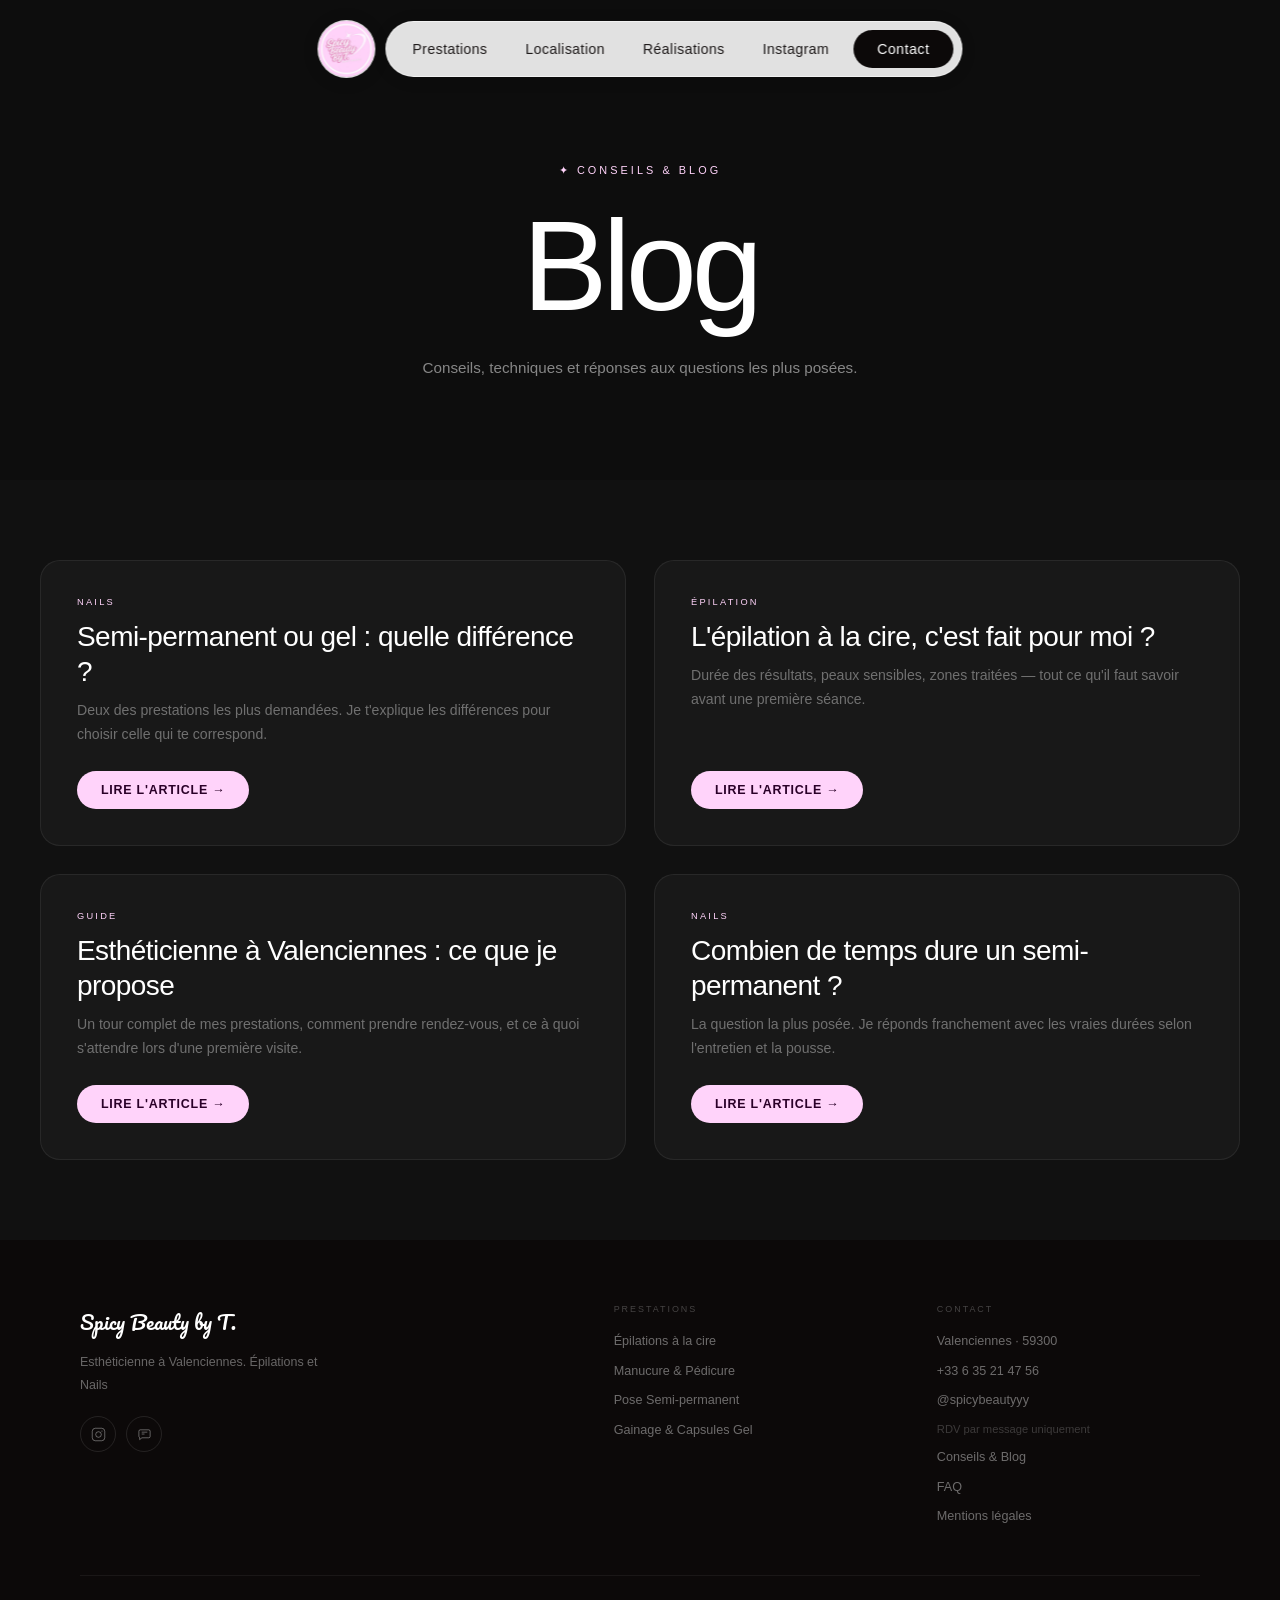
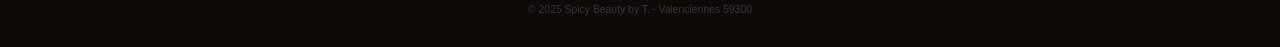
==== commit 6a9f2735: "feat: ajoute une page FAQ dédiée /questions-frequentes Nouvelle page questions-frequentes.html avec " ====
--- a/blog.html
+++ b/blog.html
@@ -260,6 +260,7 @@
         <li><a href="https://www.instagram.com/spicybeautyyy/" target="_blank" rel="noopener">@spicybeautyyy</a></li>
         <li style="font-size:.7rem;color:rgba(255,255,255,.2)">RDV par message uniquement</li>
         <li><a href="blog.html">Conseils & Blog</a></li>
+        <li><a href="questions-frequentes.html">FAQ</a></li>
         <li><a href="/mentions-legales">Mentions légales</a></li>
       </ul>
     </div>
--- a/style.css
+++ b/style.css
@@ -168,10 +168,28 @@
   text-align: center;
 }
 
-/* Très subtil halo central */
+/* Vidéo d'arrière-plan */
+.hero-video {
+  position: absolute; inset: 0;
+  width: 100%; height: 100%;
+  object-fit: cover;
+  z-index: 0;
+  pointer-events: none;
+}
+
+/* Calque sombre entre la vidéo et le contenu (lisibilité) */
+.hero-video-overlay {
+  position: absolute; inset: 0;
+  z-index: 0;
+  pointer-events: none;
+  background: rgba(13,13,13,.62);
+}
+
+/* Très subtil halo central — au-dessus de l'overlay */
 .hero::before {
   content: '';
   position: absolute; inset: 0; pointer-events: none;
+  z-index: 1;
   background: radial-gradient(ellipse 60% 50% at 50% 50%, rgba(255,211,250,.03) 0%, transparent 70%);
 }
 
@@ -281,6 +299,28 @@
 @keyframes hSlideUp {
   from { opacity: 0; transform: translateY(40px); }
   to   { opacity: 1; transform: translateY(0); }
+}
+
+/* Ancre le démarrage des animations hero au premier paint (pas au parse).
+   Sur mobile, le paint de la hero peut arriver après l'écoulement des délais
+   (jusqu'à 1.1s) : sans ça, tout le texte apparaît d'un coup. Tant que JS est
+   présent (classe .js sur <html>), on garde les animations en pause ; le JS
+   ajoute .hero.play juste après le premier paint pour lancer la séquence.
+   Sans JS, les animations tournent normalement (pas de blocage). */
+.js .hero-location,
+.js .hero-title,
+.js .hero-services,
+.js .hero-actions,
+.js .hero-scroll-indicator {
+  animation-play-state: paused;
+  will-change: opacity, transform;
+}
+.js .hero.play .hero-location,
+.js .hero.play .hero-title,
+.js .hero.play .hero-services,
+.js .hero.play .hero-actions,
+.js .hero.play .hero-scroll-indicator {
+  animation-play-state: running;
 }
 
 
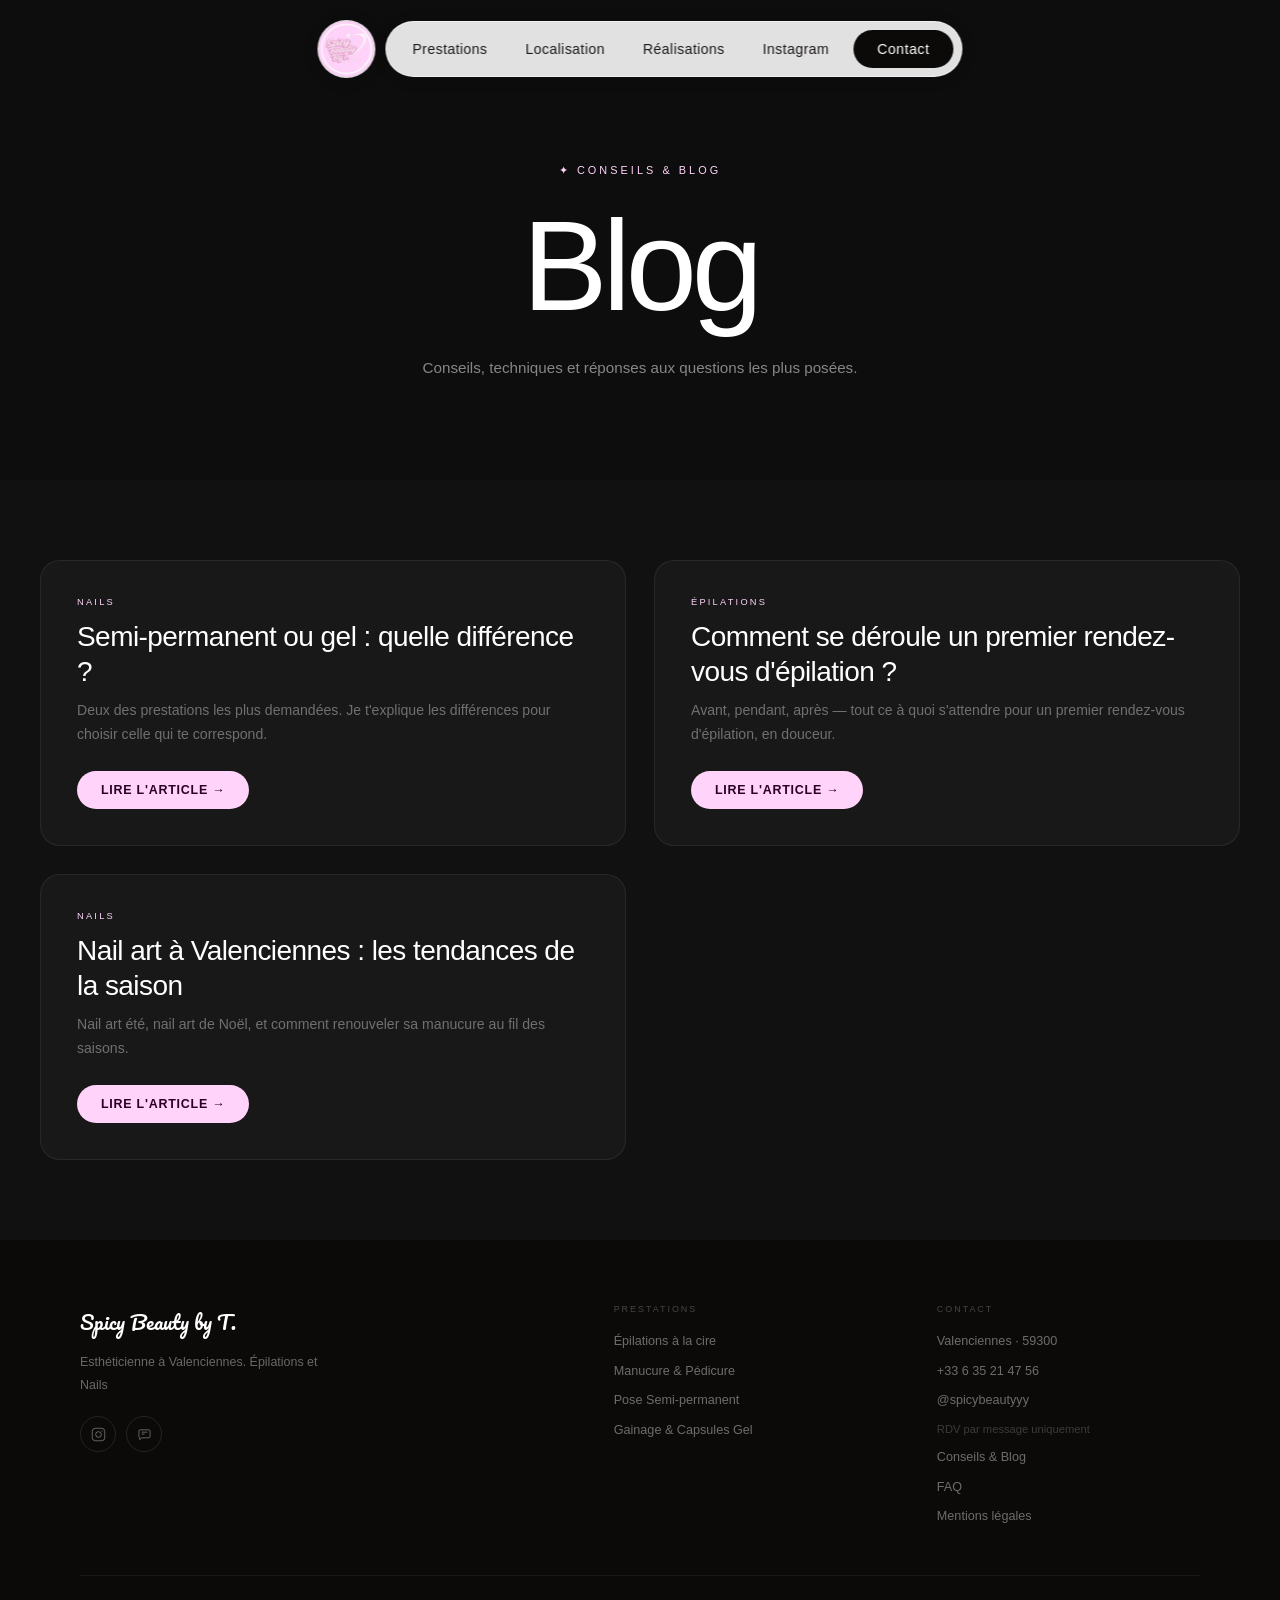
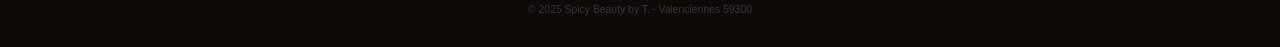
==== commit abdf3546: "feat: ajoute 2 articles de blog (épilation, nail art) et met à jour la liste Nouveaux articles sur l" ====
--- a/blog.html
+++ b/blog.html
@@ -196,24 +196,17 @@
     </article>
 
     <article class="blog-card">
-      <span class="blog-card-tag">Épilation</span>
-      <h2 class="blog-card-title">L'épilation à la cire, c'est fait pour moi ?</h2>
-      <p class="blog-card-desc">Durée des résultats, peaux sensibles, zones traitées — tout ce qu'il faut savoir avant une première séance.</p>
-      <a href="blog/epilaton-cire-est-ce-pour-moi.html" class="blog-card-cta">Lire l'article →</a>
-    </article>
-
-    <article class="blog-card">
-      <span class="blog-card-tag">Guide</span>
-      <h2 class="blog-card-title">Esthéticienne à Valenciennes : ce que je propose</h2>
-      <p class="blog-card-desc">Un tour complet de mes prestations, comment prendre rendez-vous, et ce à quoi s'attendre lors d'une première visite.</p>
-      <a href="blog/estheticienne-valenciennes-mes-prestations.html" class="blog-card-cta">Lire l'article →</a>
+      <span class="blog-card-tag">Épilations</span>
+      <h2 class="blog-card-title">Comment se déroule un premier rendez-vous d'épilation ?</h2>
+      <p class="blog-card-desc">Avant, pendant, après — tout ce à quoi s'attendre pour un premier rendez-vous d'épilation, en douceur.</p>
+      <a href="blog/premier-rendez-vous-epilation.html" class="blog-card-cta">Lire l'article →</a>
     </article>
 
     <article class="blog-card">
       <span class="blog-card-tag">Nails</span>
-      <h2 class="blog-card-title">Combien de temps dure un semi-permanent ?</h2>
-      <p class="blog-card-desc">La question la plus posée. Je réponds franchement avec les vraies durées selon l'entretien et la pousse.</p>
-      <a href="blog/combien-de-temps-dure-un-semi-permanent.html" class="blog-card-cta">Lire l'article →</a>
+      <h2 class="blog-card-title">Nail art à Valenciennes : les tendances de la saison</h2>
+      <p class="blog-card-desc">Nail art été, nail art de Noël, et comment renouveler sa manucure au fil des saisons.</p>
+      <a href="blog/nail-art-tendances-saison.html" class="blog-card-cta">Lire l'article →</a>
     </article>
 
   </div>
--- a/style.css
+++ b/style.css
@@ -691,6 +691,36 @@
   background: none;
 }
 
+/* ── Placeholder photo (en attente d'une vraie photo) ── */
+.gal-ph {
+  width: 100%;
+  height: 100%;
+  display: flex;
+  align-items: center;
+  justify-content: center;
+  background: rgba(255,255,255,.02);
+  border: 1.5px dashed rgba(255,211,250,.35);
+  border-radius: 16px;
+  color: rgba(255,211,250,.55);
+  font-family: var(--hv);
+  font-size: .78rem;
+  font-weight: 300;
+  letter-spacing: .04em;
+  text-align: center;
+  padding: 20px;
+}
+/* Conteneur pour un placeholder autonome (hors carousel) */
+.gal-ph-wrap {
+  aspect-ratio: 4 / 5;
+  max-width: 420px;
+  margin: 36px auto;
+}
+.gal-ph-wrap--sm {
+  aspect-ratio: 3 / 4;
+  max-width: 100%;
+  margin: 20px auto 0;
+}
+
 /* Flèches : centrées verticalement, ancrées sur les bords du slide actif */
 .gal-btn {
   position: absolute;
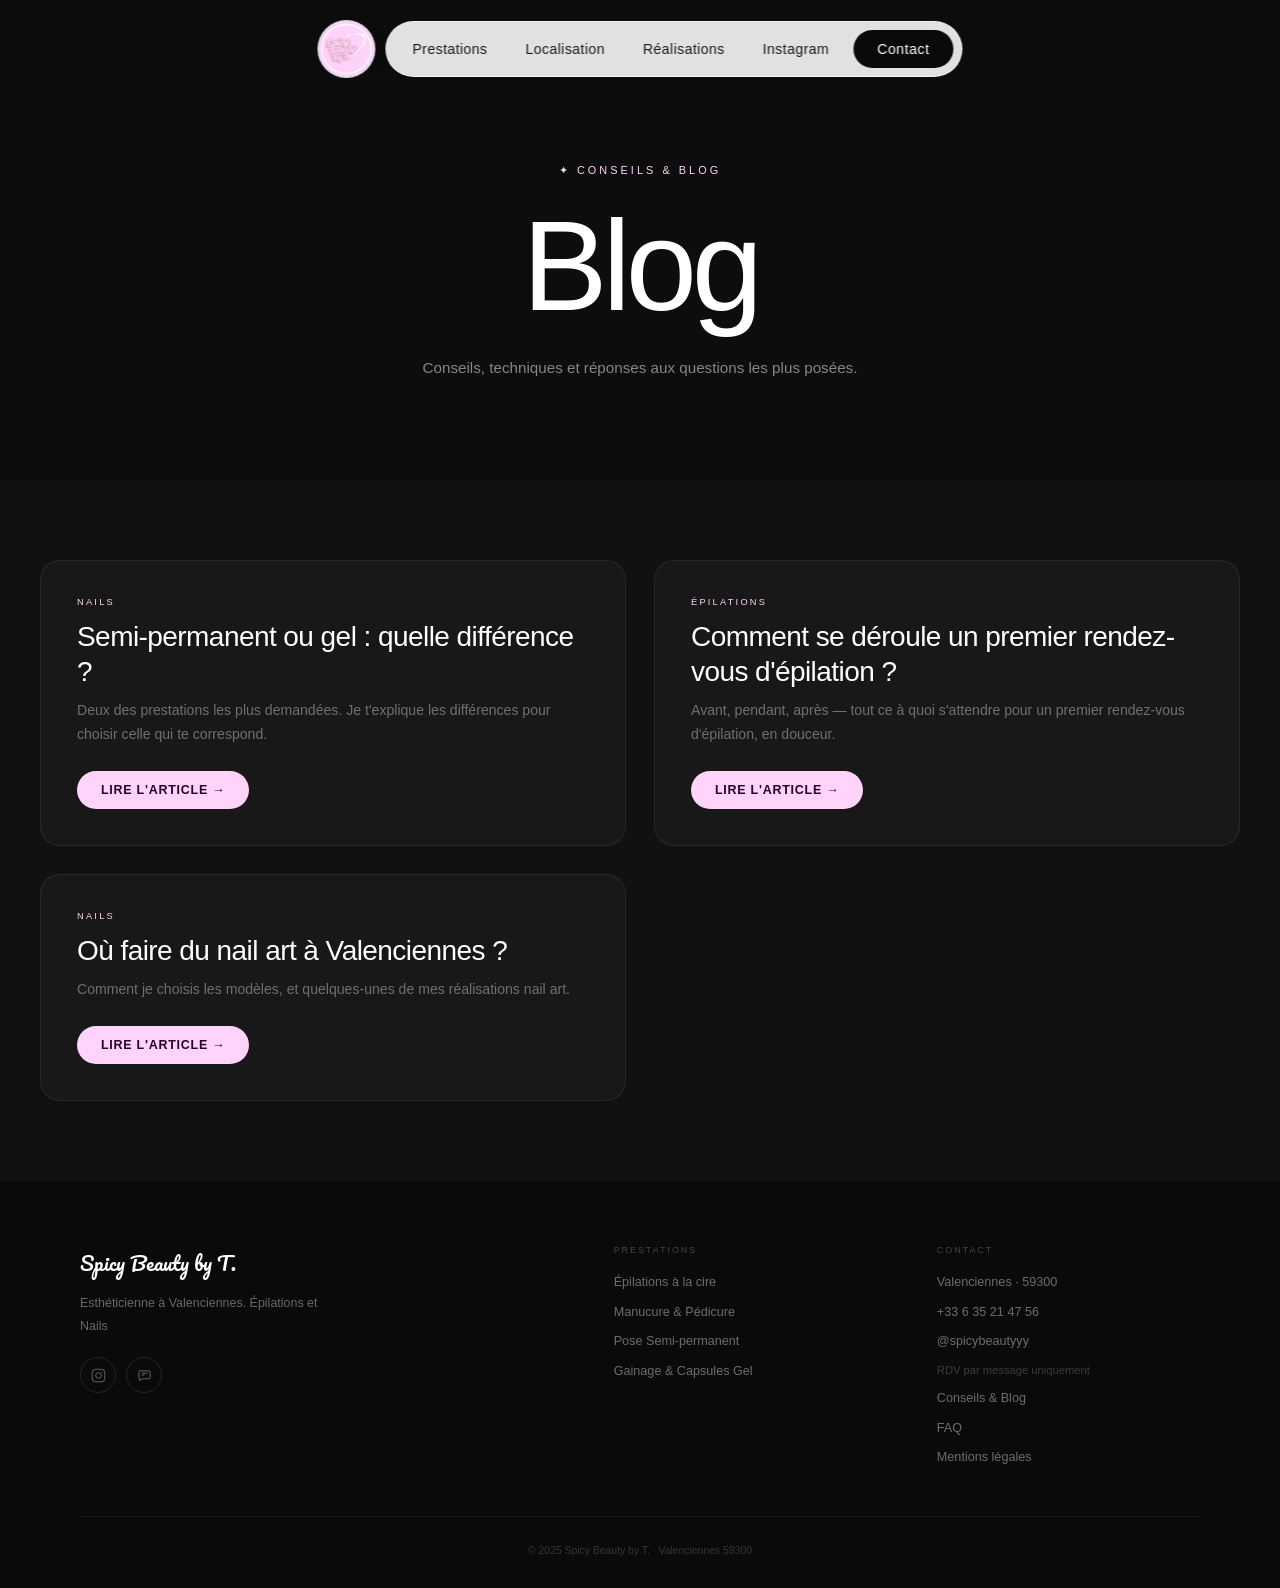
==== commit 9b8e7527: "feat: révise l'article nail art (renommé nail-art-valenciennes) Renomme /blog/nail-art-tendances-sai" ====
--- a/blog.html
+++ b/blog.html
@@ -204,9 +204,9 @@
 
     <article class="blog-card">
       <span class="blog-card-tag">Nails</span>
-      <h2 class="blog-card-title">Nail art à Valenciennes : les tendances de la saison</h2>
-      <p class="blog-card-desc">Nail art été, nail art de Noël, et comment renouveler sa manucure au fil des saisons.</p>
-      <a href="blog/nail-art-tendances-saison.html" class="blog-card-cta">Lire l'article →</a>
+      <h2 class="blog-card-title">Où faire du nail art à Valenciennes ?</h2>
+      <p class="blog-card-desc">Comment je choisis les modèles, et quelques-unes de mes réalisations nail art.</p>
+      <a href="blog/nail-art-valenciennes.html" class="blog-card-cta">Lire l'article →</a>
     </article>
 
   </div>
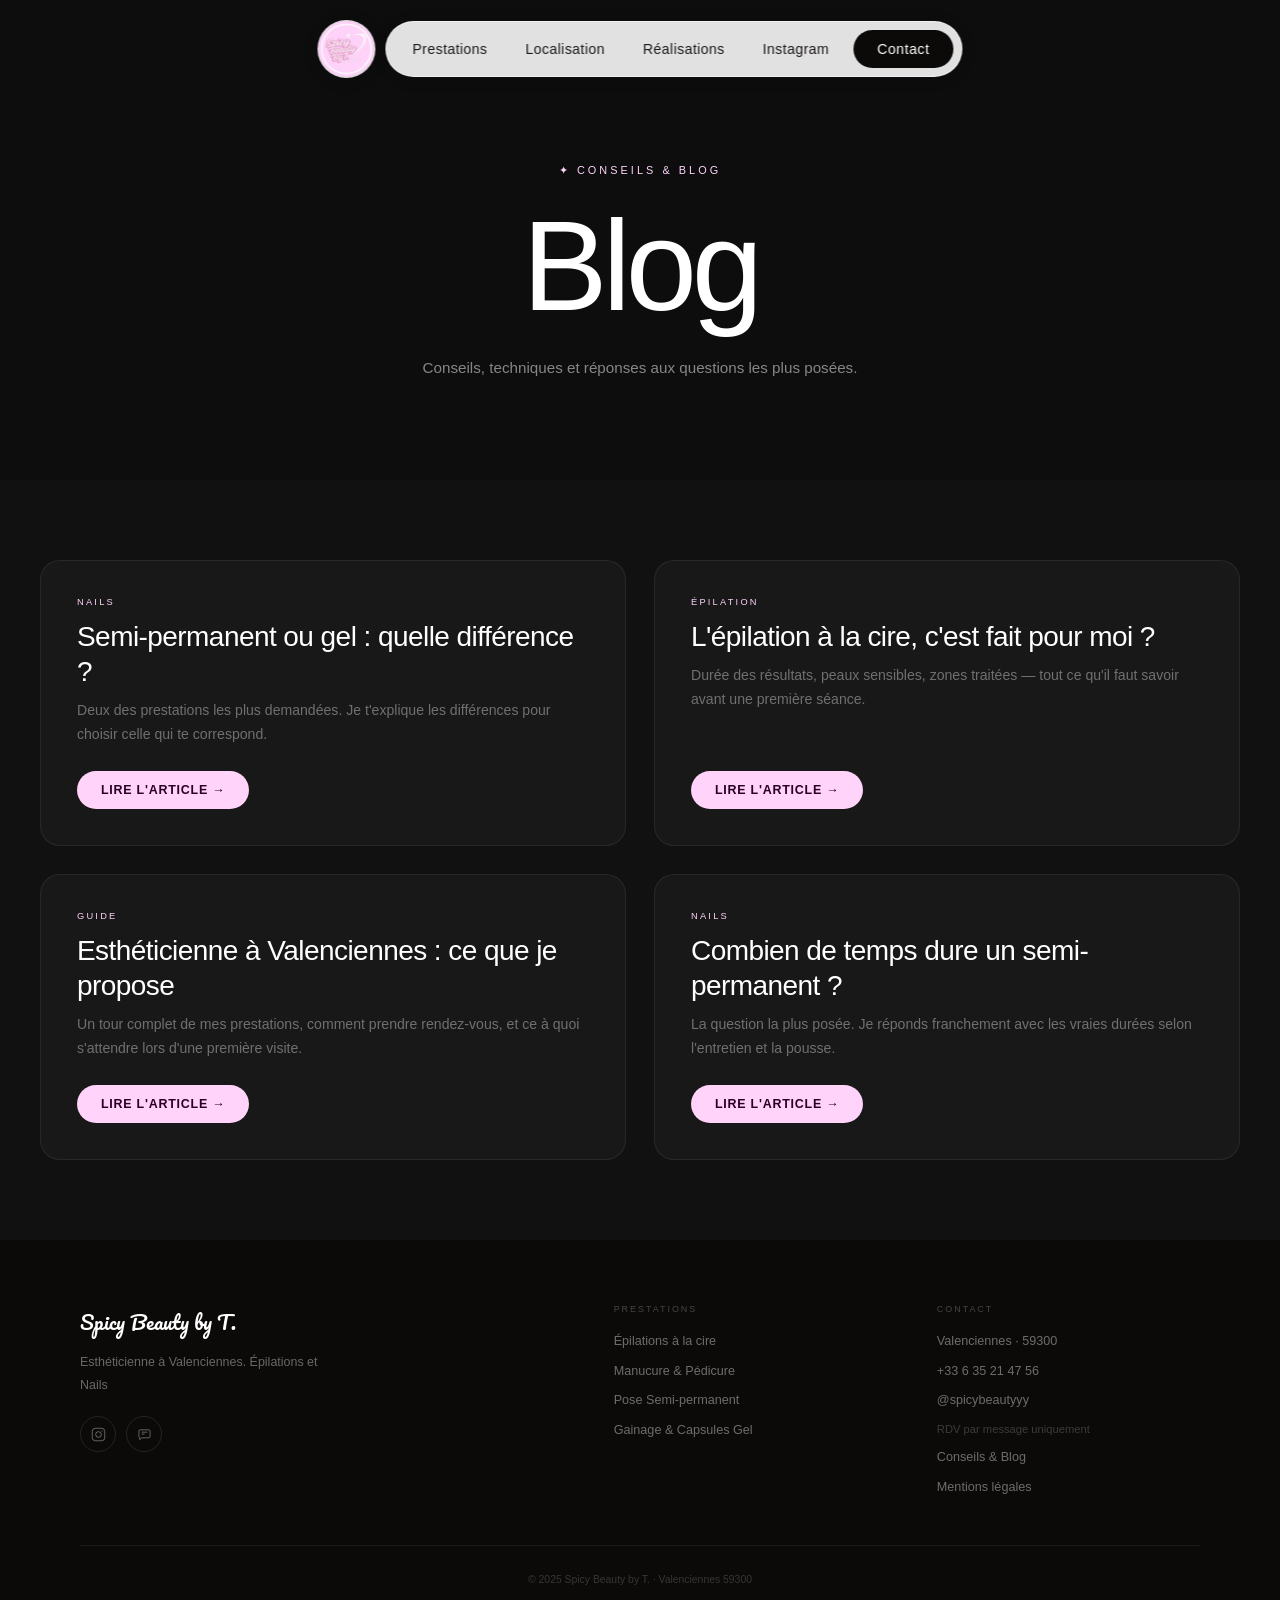
==== commit a3e68501: "Revert "Ajoute une page FAQ et 2 articles de blog (épilation, nail art)"" ====
--- a/blog.html
+++ b/blog.html
@@ -196,17 +196,24 @@
     </article>
 
     <article class="blog-card">
-      <span class="blog-card-tag">Épilations</span>
-      <h2 class="blog-card-title">Comment se déroule un premier rendez-vous d'épilation ?</h2>
-      <p class="blog-card-desc">Avant, pendant, après — tout ce à quoi s'attendre pour un premier rendez-vous d'épilation, en douceur.</p>
-      <a href="blog/premier-rendez-vous-epilation.html" class="blog-card-cta">Lire l'article →</a>
+      <span class="blog-card-tag">Épilation</span>
+      <h2 class="blog-card-title">L'épilation à la cire, c'est fait pour moi ?</h2>
+      <p class="blog-card-desc">Durée des résultats, peaux sensibles, zones traitées — tout ce qu'il faut savoir avant une première séance.</p>
+      <a href="blog/epilaton-cire-est-ce-pour-moi.html" class="blog-card-cta">Lire l'article →</a>
+    </article>
+
+    <article class="blog-card">
+      <span class="blog-card-tag">Guide</span>
+      <h2 class="blog-card-title">Esthéticienne à Valenciennes : ce que je propose</h2>
+      <p class="blog-card-desc">Un tour complet de mes prestations, comment prendre rendez-vous, et ce à quoi s'attendre lors d'une première visite.</p>
+      <a href="blog/estheticienne-valenciennes-mes-prestations.html" class="blog-card-cta">Lire l'article →</a>
     </article>
 
     <article class="blog-card">
       <span class="blog-card-tag">Nails</span>
-      <h2 class="blog-card-title">Où faire du nail art à Valenciennes ?</h2>
-      <p class="blog-card-desc">Comment je choisis les modèles, et quelques-unes de mes réalisations nail art.</p>
-      <a href="blog/nail-art-valenciennes.html" class="blog-card-cta">Lire l'article →</a>
+      <h2 class="blog-card-title">Combien de temps dure un semi-permanent ?</h2>
+      <p class="blog-card-desc">La question la plus posée. Je réponds franchement avec les vraies durées selon l'entretien et la pousse.</p>
+      <a href="blog/combien-de-temps-dure-un-semi-permanent.html" class="blog-card-cta">Lire l'article →</a>
     </article>
 
   </div>
@@ -253,7 +260,6 @@
         <li><a href="https://www.instagram.com/spicybeautyyy/" target="_blank" rel="noopener">@spicybeautyyy</a></li>
         <li style="font-size:.7rem;color:rgba(255,255,255,.2)">RDV par message uniquement</li>
         <li><a href="blog.html">Conseils & Blog</a></li>
-        <li><a href="questions-frequentes.html">FAQ</a></li>
         <li><a href="/mentions-legales">Mentions légales</a></li>
       </ul>
     </div>
--- a/style.css
+++ b/style.css
@@ -691,36 +691,6 @@
   background: none;
 }
 
-/* ── Placeholder photo (en attente d'une vraie photo) ── */
-.gal-ph {
-  width: 100%;
-  height: 100%;
-  display: flex;
-  align-items: center;
-  justify-content: center;
-  background: rgba(255,255,255,.02);
-  border: 1.5px dashed rgba(255,211,250,.35);
-  border-radius: 16px;
-  color: rgba(255,211,250,.55);
-  font-family: var(--hv);
-  font-size: .78rem;
-  font-weight: 300;
-  letter-spacing: .04em;
-  text-align: center;
-  padding: 20px;
-}
-/* Conteneur pour un placeholder autonome (hors carousel) */
-.gal-ph-wrap {
-  aspect-ratio: 4 / 5;
-  max-width: 420px;
-  margin: 36px auto;
-}
-.gal-ph-wrap--sm {
-  aspect-ratio: 3 / 4;
-  max-width: 100%;
-  margin: 20px auto 0;
-}
-
 /* Flèches : centrées verticalement, ancrées sur les bords du slide actif */
 .gal-btn {
   position: absolute;
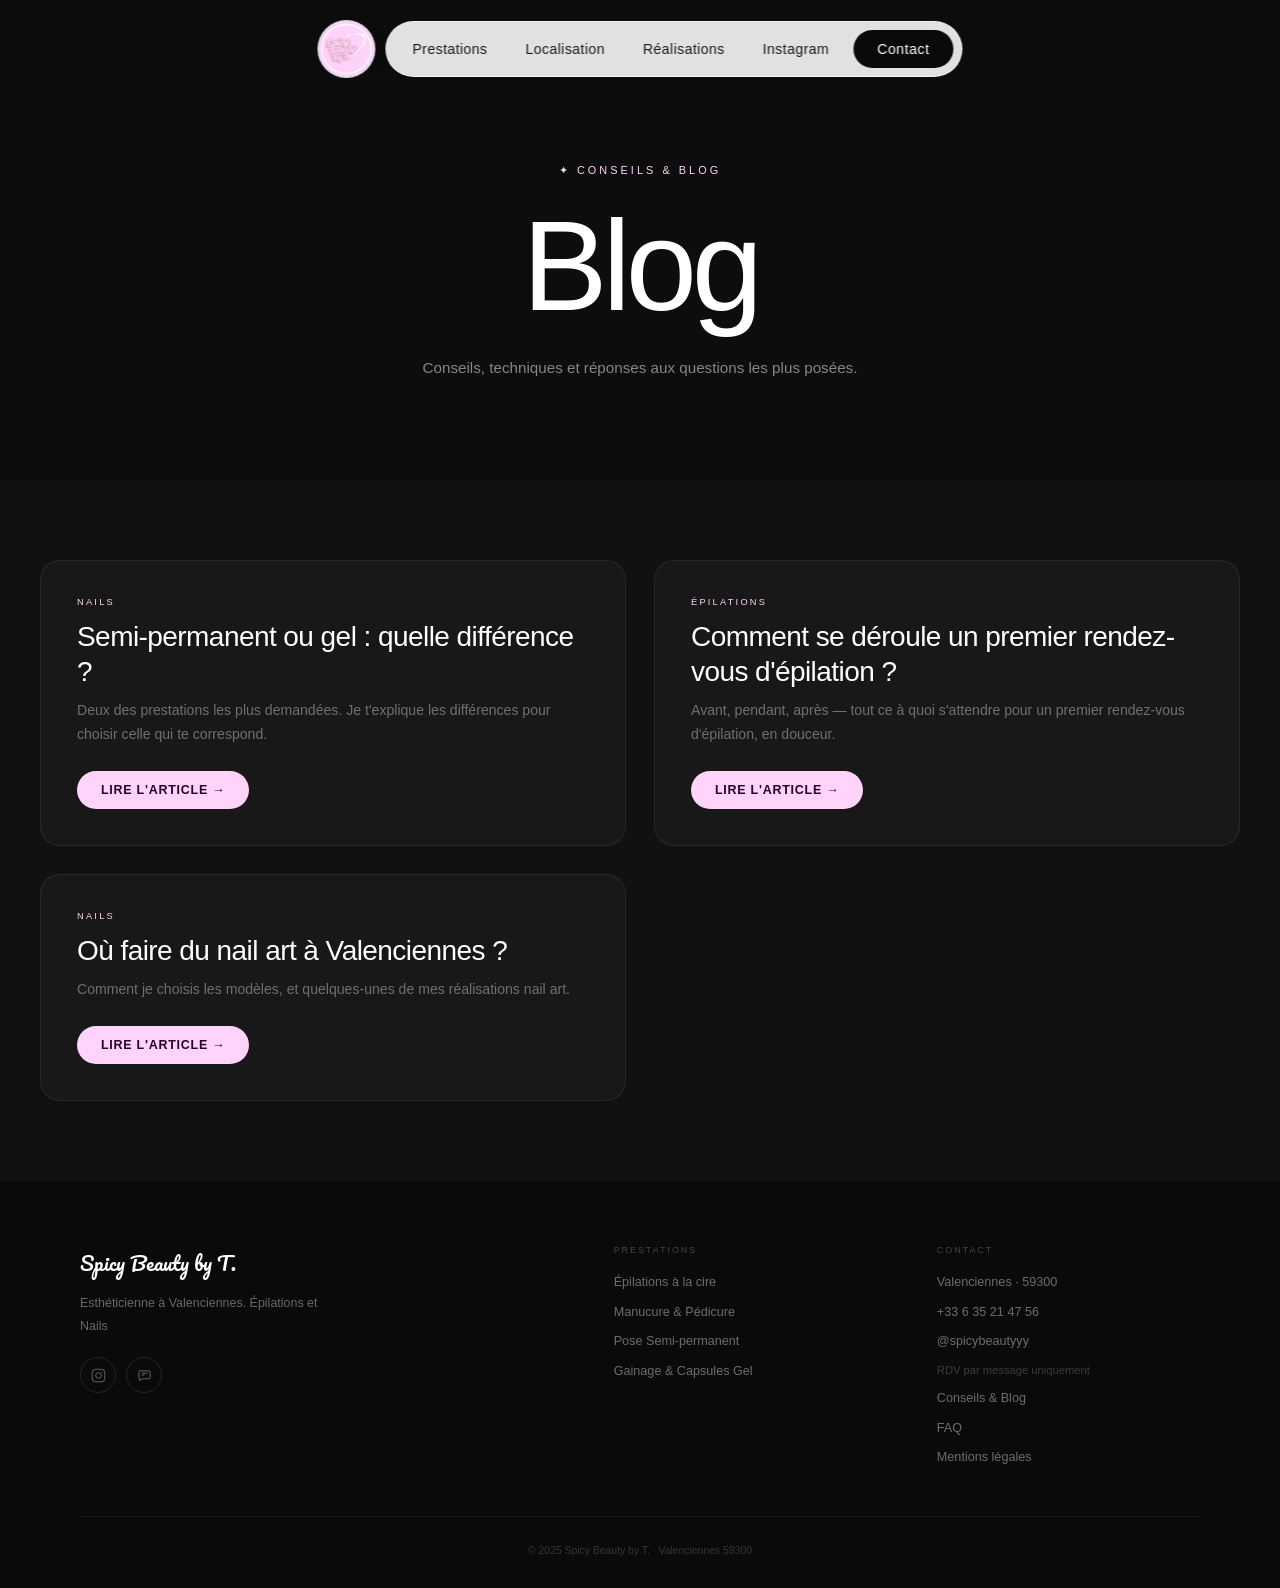
==== commit ed610f0c: "Reapply "Ajoute une page FAQ et 2 articles de blog (épilation, nail art)" This reverts commit a3e685" ====
--- a/blog.html
+++ b/blog.html
@@ -196,24 +196,17 @@
     </article>
 
     <article class="blog-card">
-      <span class="blog-card-tag">Épilation</span>
-      <h2 class="blog-card-title">L'épilation à la cire, c'est fait pour moi ?</h2>
-      <p class="blog-card-desc">Durée des résultats, peaux sensibles, zones traitées — tout ce qu'il faut savoir avant une première séance.</p>
-      <a href="blog/epilaton-cire-est-ce-pour-moi.html" class="blog-card-cta">Lire l'article →</a>
-    </article>
-
-    <article class="blog-card">
-      <span class="blog-card-tag">Guide</span>
-      <h2 class="blog-card-title">Esthéticienne à Valenciennes : ce que je propose</h2>
-      <p class="blog-card-desc">Un tour complet de mes prestations, comment prendre rendez-vous, et ce à quoi s'attendre lors d'une première visite.</p>
-      <a href="blog/estheticienne-valenciennes-mes-prestations.html" class="blog-card-cta">Lire l'article →</a>
+      <span class="blog-card-tag">Épilations</span>
+      <h2 class="blog-card-title">Comment se déroule un premier rendez-vous d'épilation ?</h2>
+      <p class="blog-card-desc">Avant, pendant, après — tout ce à quoi s'attendre pour un premier rendez-vous d'épilation, en douceur.</p>
+      <a href="blog/premier-rendez-vous-epilation.html" class="blog-card-cta">Lire l'article →</a>
     </article>
 
     <article class="blog-card">
       <span class="blog-card-tag">Nails</span>
-      <h2 class="blog-card-title">Combien de temps dure un semi-permanent ?</h2>
-      <p class="blog-card-desc">La question la plus posée. Je réponds franchement avec les vraies durées selon l'entretien et la pousse.</p>
-      <a href="blog/combien-de-temps-dure-un-semi-permanent.html" class="blog-card-cta">Lire l'article →</a>
+      <h2 class="blog-card-title">Où faire du nail art à Valenciennes ?</h2>
+      <p class="blog-card-desc">Comment je choisis les modèles, et quelques-unes de mes réalisations nail art.</p>
+      <a href="blog/nail-art-valenciennes.html" class="blog-card-cta">Lire l'article →</a>
     </article>
 
   </div>
@@ -260,6 +253,7 @@
         <li><a href="https://www.instagram.com/spicybeautyyy/" target="_blank" rel="noopener">@spicybeautyyy</a></li>
         <li style="font-size:.7rem;color:rgba(255,255,255,.2)">RDV par message uniquement</li>
         <li><a href="blog.html">Conseils & Blog</a></li>
+        <li><a href="questions-frequentes.html">FAQ</a></li>
         <li><a href="/mentions-legales">Mentions légales</a></li>
       </ul>
     </div>
--- a/style.css
+++ b/style.css
@@ -691,6 +691,36 @@
   background: none;
 }
 
+/* ── Placeholder photo (en attente d'une vraie photo) ── */
+.gal-ph {
+  width: 100%;
+  height: 100%;
+  display: flex;
+  align-items: center;
+  justify-content: center;
+  background: rgba(255,255,255,.02);
+  border: 1.5px dashed rgba(255,211,250,.35);
+  border-radius: 16px;
+  color: rgba(255,211,250,.55);
+  font-family: var(--hv);
+  font-size: .78rem;
+  font-weight: 300;
+  letter-spacing: .04em;
+  text-align: center;
+  padding: 20px;
+}
+/* Conteneur pour un placeholder autonome (hors carousel) */
+.gal-ph-wrap {
+  aspect-ratio: 4 / 5;
+  max-width: 420px;
+  margin: 36px auto;
+}
+.gal-ph-wrap--sm {
+  aspect-ratio: 3 / 4;
+  max-width: 100%;
+  margin: 20px auto 0;
+}
+
 /* Flèches : centrées verticalement, ancrées sur les bords du slide actif */
 .gal-btn {
   position: absolute;
